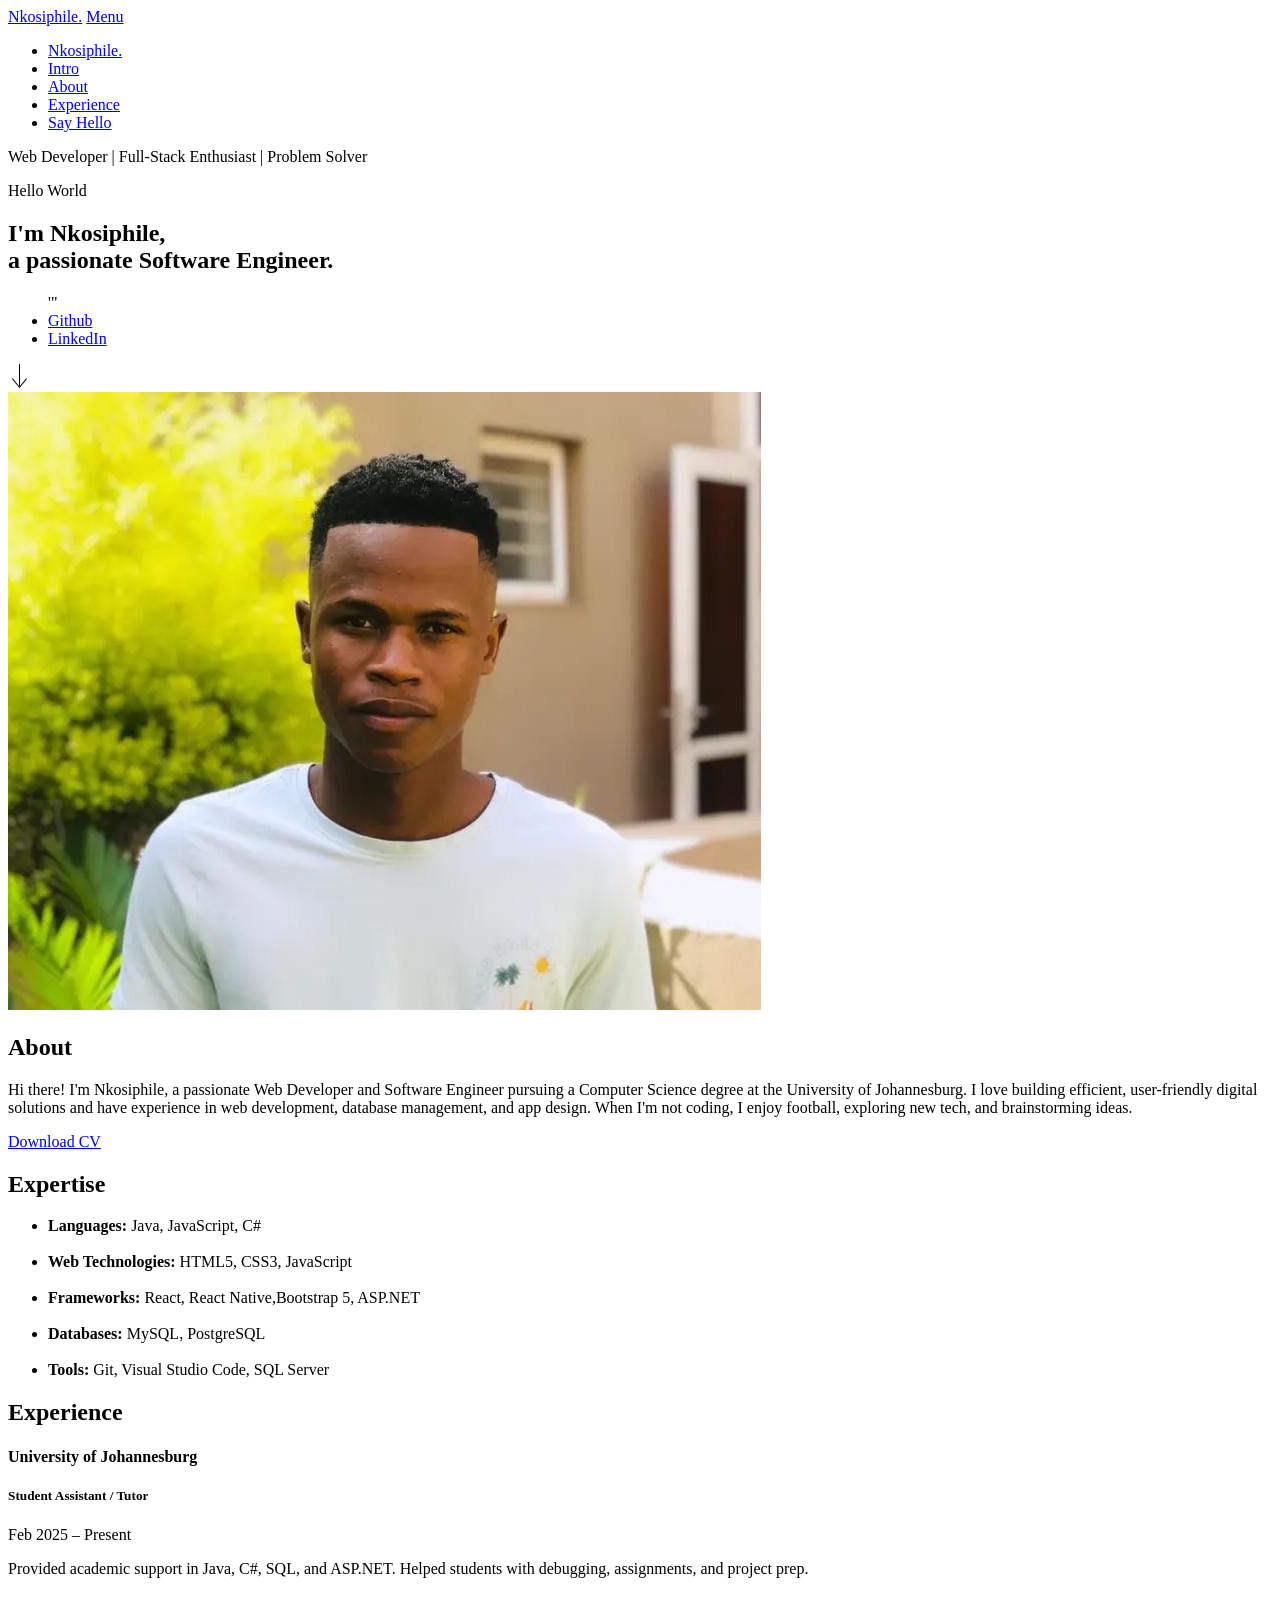
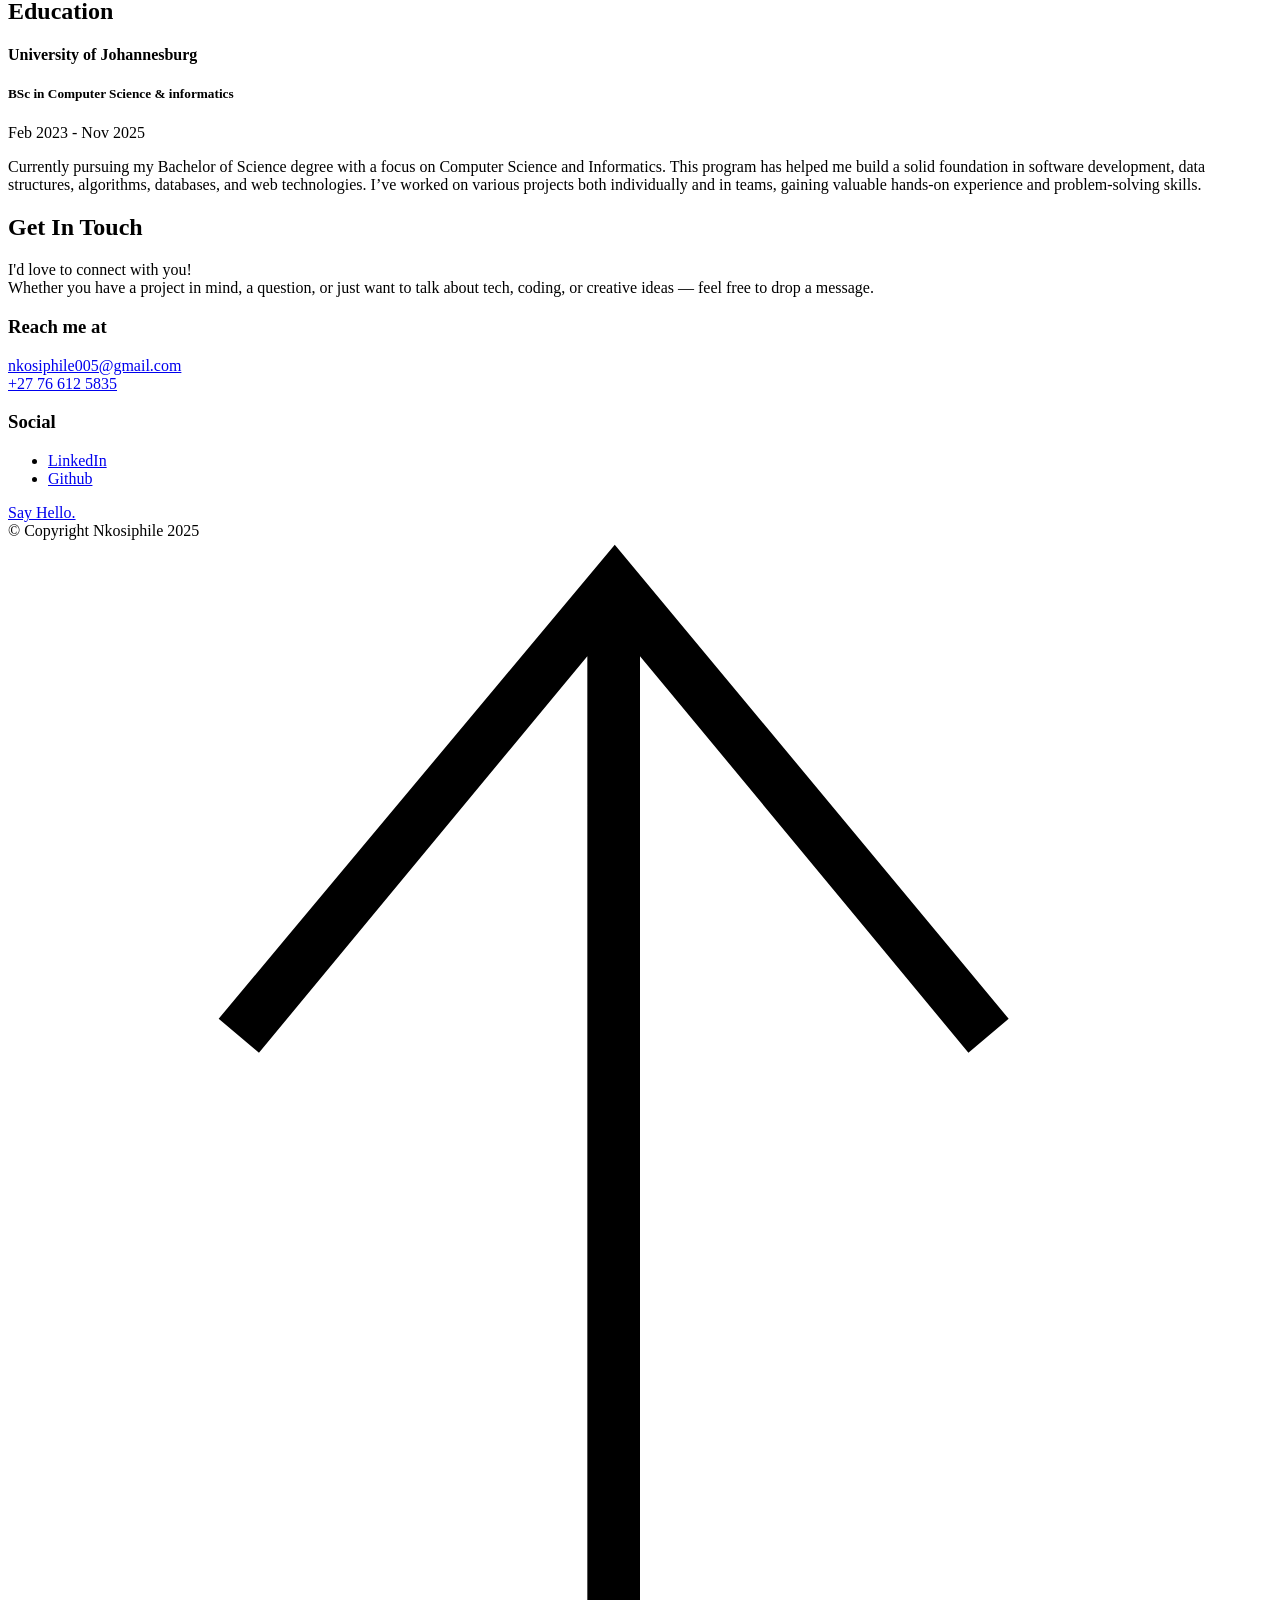
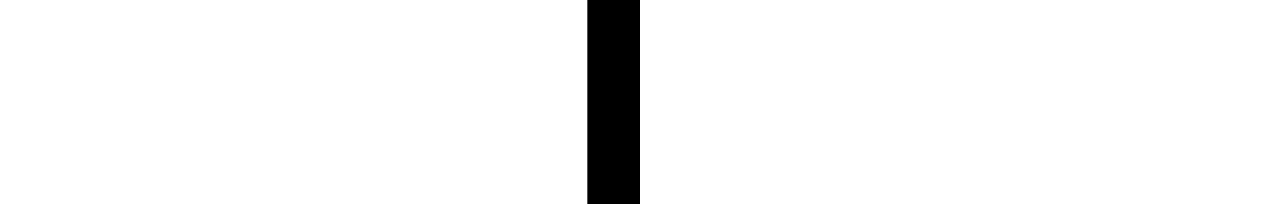
==== index.html @ 3880b02c "Updated portfolio" ====
<!DOCTYPE html>
<html class="no-js ss-preload" lang="en">

<head>

    <!--- basic page needs
    ================================================== -->
    <meta charset="utf-8">
    <title>Nkosiphile Sono | My Portfolio</title>
    <meta name="description"
        content="I'm Nkosiphile, a software engineer and web developer based in Gauteng. Explore my projects, resume, and skills.">
    <meta name="keywords" content="Nkosiphile, Web Developer, Software Engineer, Java, C#, React, Johannesburg">
    <meta name="author" content="Nkosiphile">
    <meta name="google-site-verification" content="a-YonZs4Hv6FgKj30b0UGCgdXr2mXza9D-kA6MYYy_A" />

    <!-- mobile specific metas
    ================================================== -->
    <meta name="viewport" content="width=device-width, initial-scale=1">

    <!-- CSS
    ================================================== -->
    <link rel="stylesheet" href="css/vendor.css">
    <link rel="stylesheet" href="css/styles.css">

    <!-- favicons
    ================================================== -->
    <link rel="apple-touch-icon" sizes="180x180" href="apple-touch-icon.png">
    <link rel="icon" type="image/png" sizes="32x32" href="favicon-32x32.png">
    <link rel="icon" type="image/png" sizes="16x16" href="favicon-16x16.png">
    <link rel="manifest" href="site.webmanifest">

</head>

<body id="top">


    <!-- # preloader
    ================================================== -->
    <div id="preloader">
        <div id="loader">
        </div>
    </div>


    <!-- # page wrap
    ================================================== -->
    <div class="s-pagewrap">

        <div class="circles">
            <span></span>
            <span></span>
            <span></span>
            <span></span>
            <span></span>
        </div>


        <!-- ## site header 
        ================================================== -->
        <header class="s-header">

            <div class="header-mobile">
                <span class="mobile-home-link"><a href="index.html">Nkosiphile.</a></span>
                <a class="mobile-menu-toggle" href="#0"><span>Menu</span></a>
            </div>

            <div class="row wide main-nav-wrap">
                <nav class="column lg-12 main-nav">
                    <ul>
                        <li><a href="index.html" class="home-link">Nkosiphile.</a></li>
                        <li class="current"><a href="#intro" class="smoothscroll">Intro</a></li>
                        <li><a href="#about" class="smoothscroll">About</a></li>
                        <li><a href="#works" class="smoothscroll">Experience</a></li>
                        <li><a href="#contact" class="smoothscroll">Say Hello</a></li>
                    </ul>
                </nav>
            </div>

        </header> <!-- end s-header -->


        <!-- ## main content
        ==================================================- -->
        <main class="s-content">


            <!-- ### intro
            ================================================== -->
            <section id="intro" class="s-intro target-section">

                <div class="row intro-content wide">

                    <div class="column">
                        <p class="intro-subtitle"> Web Developer | Full-Stack Enthusiast | Problem Solver</p>

                        <div class="text-pretitle with-line">
                            Hello World
                        </div>

                        <h1 class="text-huge-title">
                            I'm Nkosiphile, <br>
                            a passionate Software Engineer.
                        </h1>

                    </div>

                    <ul class="intro-social">'"
                        <li><a href="https://github.com/NkosiphileSono" target="_blank">Github</a></li>
                        <li><a href="https://www.linkedin.com/in/sono-nkosiphile-808517263/"
                                target="_blank">LinkedIn</a></li>
                    </ul>

                </div> <!-- end intro content -->

                <a href="#about" class="intro-scrolldown smoothscroll">
                    <svg width="24" height="24" viewBox="0 0 24 24" xmlns="http://www.w3.org/2000/svg"
                        fill-rule="evenodd" clip-rule="evenodd">
                        <path
                            d="M11 21.883l-6.235-7.527-.765.644 7.521 9 7.479-9-.764-.645-6.236 7.529v-21.884h-1v21.883z" />
                    </svg>
                </a>

            </section> <!-- end s-intro -->


            <!-- ### about
            ================================================== -->
            <section id="about" class="s-about target-section">
                <div class="row about-info wide" data-animate-block>

                    <div class="column lg-6 md-12 about-info__pic-block">
                        <img src="images/Profile.jpg" srcset="images/Profile.jpg 1x, images/Profile@2x.jpg 2x" alt=""
                            class="about-info__pic" data-animate-el>
                    </div>

                    <div class="column lg-6 md-12">
                        <div class="about-info__text">

                            <h2 class="text-pretitle with-line" data-animate-el>
                                About
                            </h2>
                            <p class="attention-getter" data-animate-el>
                                Hi there! I'm Nkosiphile, a passionate Web Developer and Software Engineer pursuing a
                                Computer Science degree at the University of Johannesburg. I love building efficient,
                                user-friendly digital solutions and have experience in web development, database
                                management, and app design. When I'm not coding, I enjoy football, exploring new tech,
                                and brainstorming ideas.
                            </p>

                            <a href="assets/CV_OF_NKOSIPHILE_SONO.pdf" download="CV_OF_NKOSIPHILE_SONO.pdf"
                                class="btn btn--medium u-fullwidth" data-animate-el>Download CV</a>

                        </div>
                    </div>
                </div> <!-- about-info -->


                <div class="row about-expertise" data-animate-block>
                    <div class="column md-12">

                        <h2 class="text-pretitle" data-animate-el>Expertise</h2>

                        <ul class="skills-list" data-animate-el>
                            <li><strong>Languages:</strong> Java, JavaScript, C#</li><br>
                            <li><strong>Web Technologies:</strong> HTML5, CSS3, JavaScript</li><br>
                            <li><strong>Frameworks:</strong> React, React Native,Bootstrap 5, ASP.NET</li><br>
                            <li><strong>Databases:</strong> MySQL, PostgreSQL</li><br>
                            <li><strong>Tools:</strong> Git, Visual Studio Code, SQL Server</li>
                        </ul>
                    </div>
                </div> <!-- end about-expertise -->
            </section>

            <section id="works" class="s-about target-section">
                <div class="row about-timelines" data-animate-block>

                    <div class="column lg-6 tab-12">

                        <h2 class="text-pretitle" data-animate-el>
                            Experience
                        </h2>

                        <div class="timeline" data-animate-el>
                            <div class="timeline__block">
                                <div class="timeline__bullet"></div>
                                <div class="timeline__header">
                                    <h4 class="timeline__title">University of Johannesburg</h4>
                                    <h5 class="timeline__meta">Student Assistant / Tutor</h5>
                                    <p class="timeline__timeframe">Feb 2025 – Present</p>
                                </div>
                                <div class="timeline__desc">
                                    <p>Provided academic support in Java, C#, SQL, and ASP.NET. Helped students with
                                        debugging, assignments, and project prep.</p>
                                </div>
                            </div>
                        </div> <!-- end timeline -->

                    </div> <!-- end column -->

                    <div class="column lg-6 tab-12">

                        <h2 class="text-pretitle" data-animate-el>
                            Education
                        </h2>

                        <div class="timeline" data-animate-el>

                            <div class="timeline__block">
                                <div class="timeline__bullet"></div>
                                <div class="timeline__header">
                                    <h4 class="timeline__title">University of Johannesburg</h4>
                                    <h5 class="timeline__meta">BSc in Computer Science & informatics</h5>
                                    <p class="timeline__timeframe">Feb 2023 - Nov 2025</p>
                                </div>
                                <div class="timeline__desc">
                                    <p>Currently pursuing my Bachelor of Science degree with a focus on Computer Science
                                        and Informatics.
                                        This program has helped me build a solid foundation in software development,
                                        data structures, algorithms, databases, and web technologies.
                                        I’ve worked on various projects both individually and in teams, gaining valuable
                                        hands-on experience and problem-solving skills.</p>
                                </div>
                            </div>
                        </div> <!-- end timeline -->

                    </div> <!-- end column -->


                </div> <!-- end about-timelines -->

            </section> <!-- end s-about -->

            <!-- ### contact
            ================================================== -->
            <section id="contact" class="s-contact target-section">

                <div class="row contact-top">
                    <div class="column lg-12">
                        <h2 class="text-pretitle">
                            Get In Touch
                        </h2>

                        <p class="h1">
                            I'd love to connect with you!<br>
                            Whether you have a project in mind, a question, or just want to talk about tech, coding, or
                            creative ideas — feel free to drop a message.
                        </p>
                    </div>
                </div> <!-- end contact-top -->

                <div class="row contact-bottom">
                    <div class="column lg-3 md-5 tab-6 stack-on-550 contact-block">
                        <h3 class="text-pretitle">Reach me at</h3>
                        <p class="contact-links">
                            <a href="mailto:sayhello@luther.com" class="mailtoui">nkosiphile005@gmail.com</a> <br>
                            <a href="tel:+1975432345">+27 76 612 5835</a>
                        </p>
                    </div>
                    <div class="column lg-4 md-5 tab-6 stack-on-550 contact-block">
                        <h3 class="text-pretitle">Social</h3>
                        <ul class="contact-social">
                            <li><a href="https://www.linkedin.com/in/sono-nkosiphile-808517263/"
                                    target="_blank">LinkedIn</a></li>
                            <li><a href="https://github.com/NkosiphileSono" target="_blank">Github</a></li>
                        </ul>
                    </div>
                    <div class="column lg-4 md-12 contact-block">
                        <a href="mailto:nkosiphile005@gmail.com"
                            class="mailtoui btn btn--medium u-fullwidth contact-btn">Say Hello.</a>
                    </div>
                </div> <!-- end contact-bottom -->

            </section> <!-- end contact -->

        </main> <!-- end s-content -->


        <!-- ## footer
        ================================================== -->
        <footer class="s-footer">

            <div class="row">
                <div class="column ss-copyright">
                    <span>© Copyright Nkosiphile 2025</span>
                </div>

                <div class="ss-go-top">
                    <a class="smoothscroll" title="Back to Top" href="#top">
                        <svg xmlns="http://www.w3.org/2000/svg" viewBox="0 0 24 24" fill-rule="evenodd"
                            clip-rule="evenodd">
                            <path
                                d="M11 2.206l-6.235 7.528-.765-.645 7.521-9 7.479 9-.764.646-6.236-7.53v21.884h-1v-21.883z" />
                        </svg>
                    </a>
                </div>
            </div>

        </footer> <!-- end s-footer -->

    </div> <!-- end -s-pagewrap -->


    <!-- Java Script
    ================================================== -->
    <script src="js/plugins.js"></script>
    <script src="js/main.js"></script>

</body>

</html>
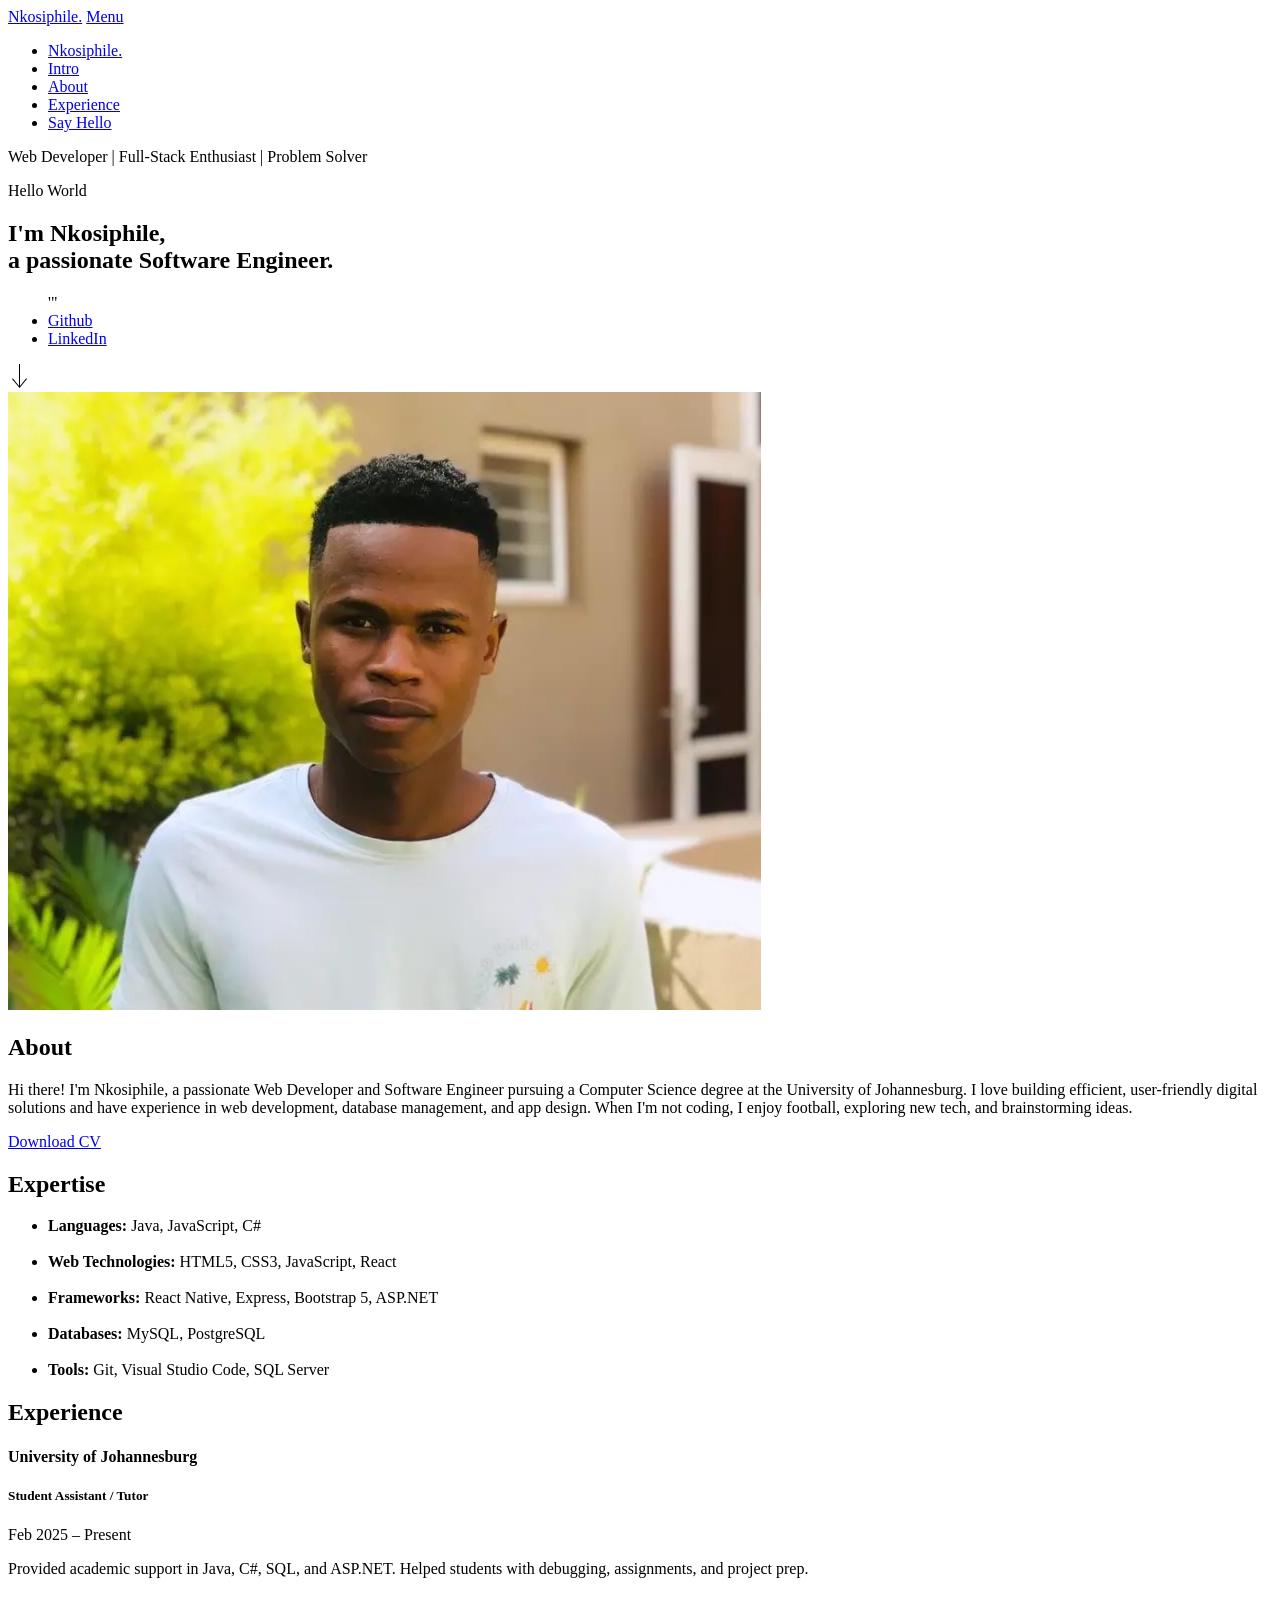
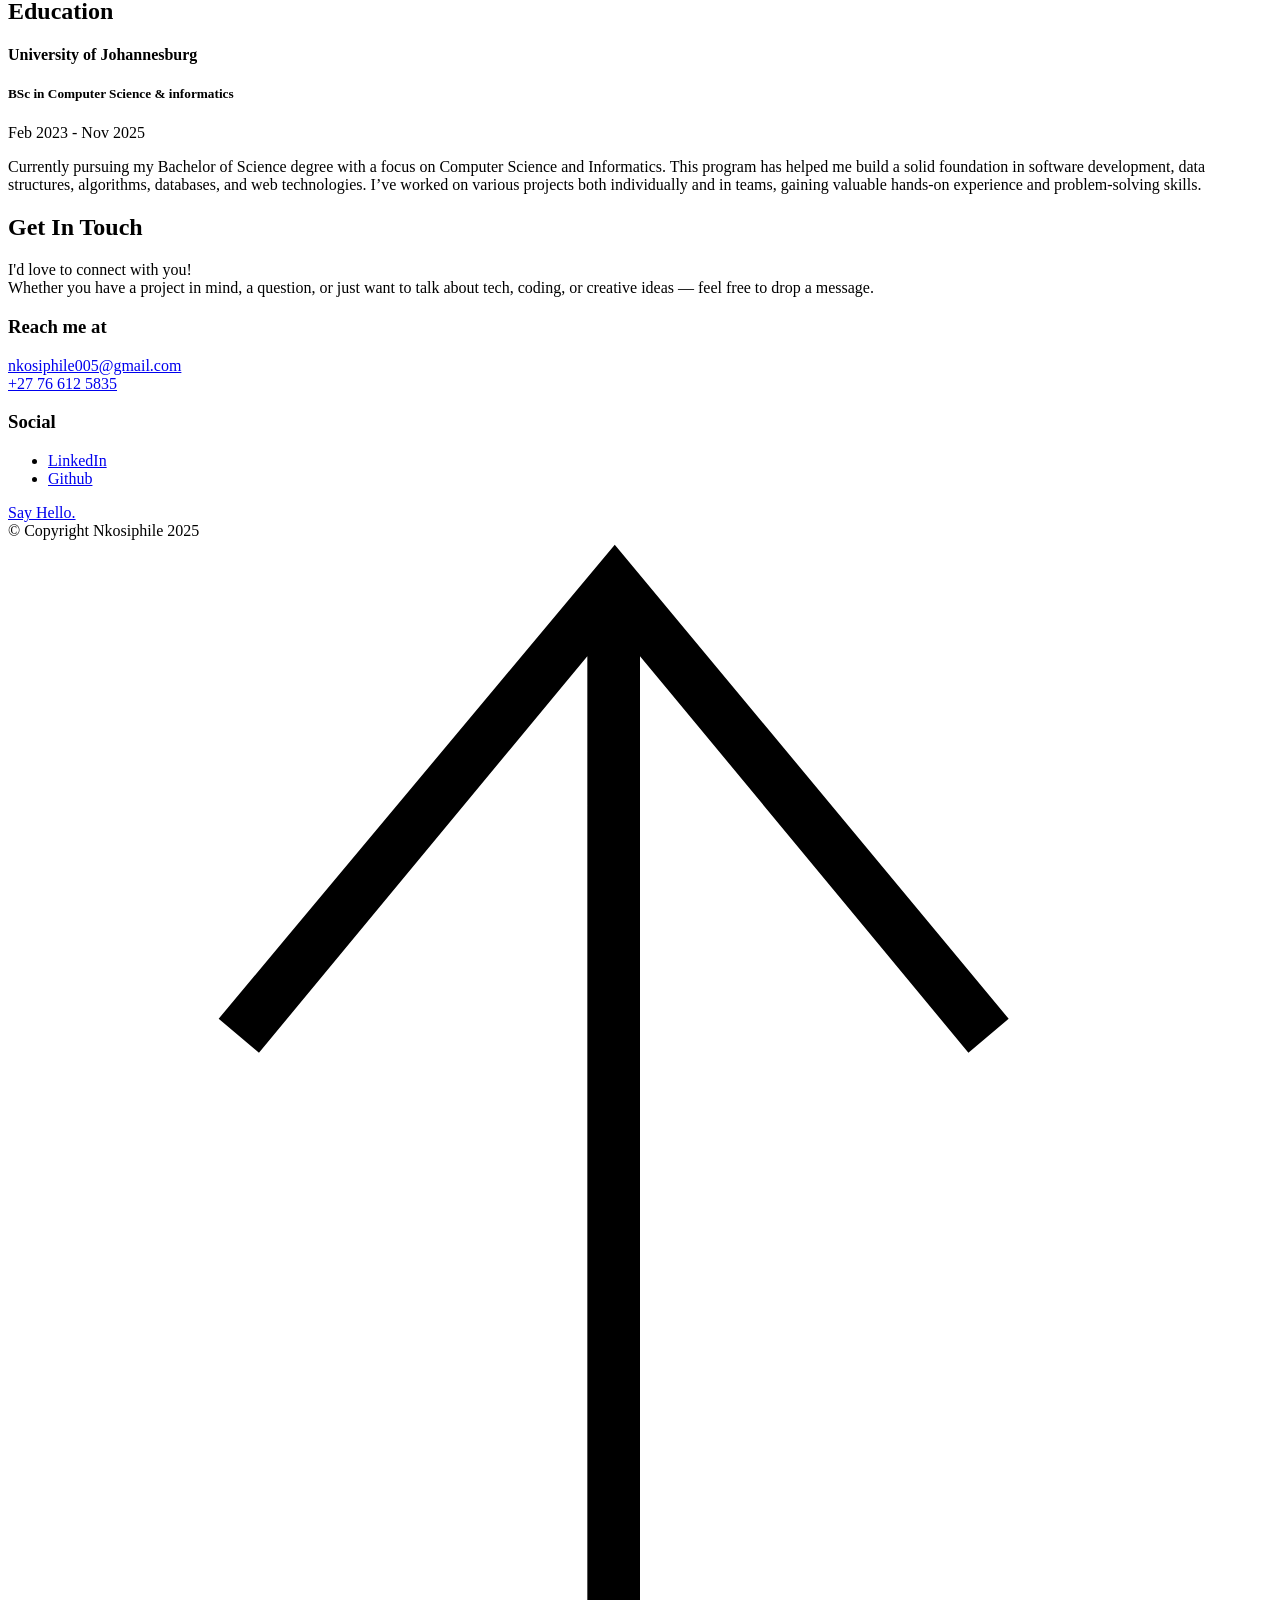
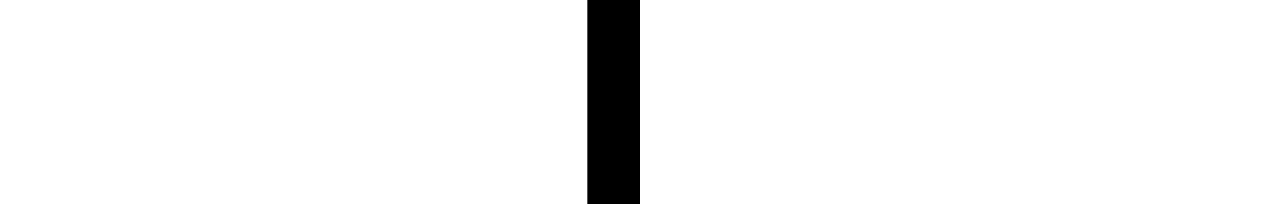
==== commit 3e93ff8c: "Updated" ====
--- a/index.html
+++ b/index.html
@@ -162,8 +162,8 @@
 
                         <ul class="skills-list" data-animate-el>
                             <li><strong>Languages:</strong> Java, JavaScript, C#</li><br>
-                            <li><strong>Web Technologies:</strong> HTML5, CSS3, JavaScript</li><br>
-                            <li><strong>Frameworks:</strong> React, React Native,Bootstrap 5, ASP.NET</li><br>
+                            <li><strong>Web Technologies:</strong> HTML5, CSS3, JavaScript, React</li><br>
+                            <li><strong>Frameworks:</strong> React Native, Express, Bootstrap 5, ASP.NET</li><br>
                             <li><strong>Databases:</strong> MySQL, PostgreSQL</li><br>
                             <li><strong>Tools:</strong> Git, Visual Studio Code, SQL Server</li>
                         </ul>
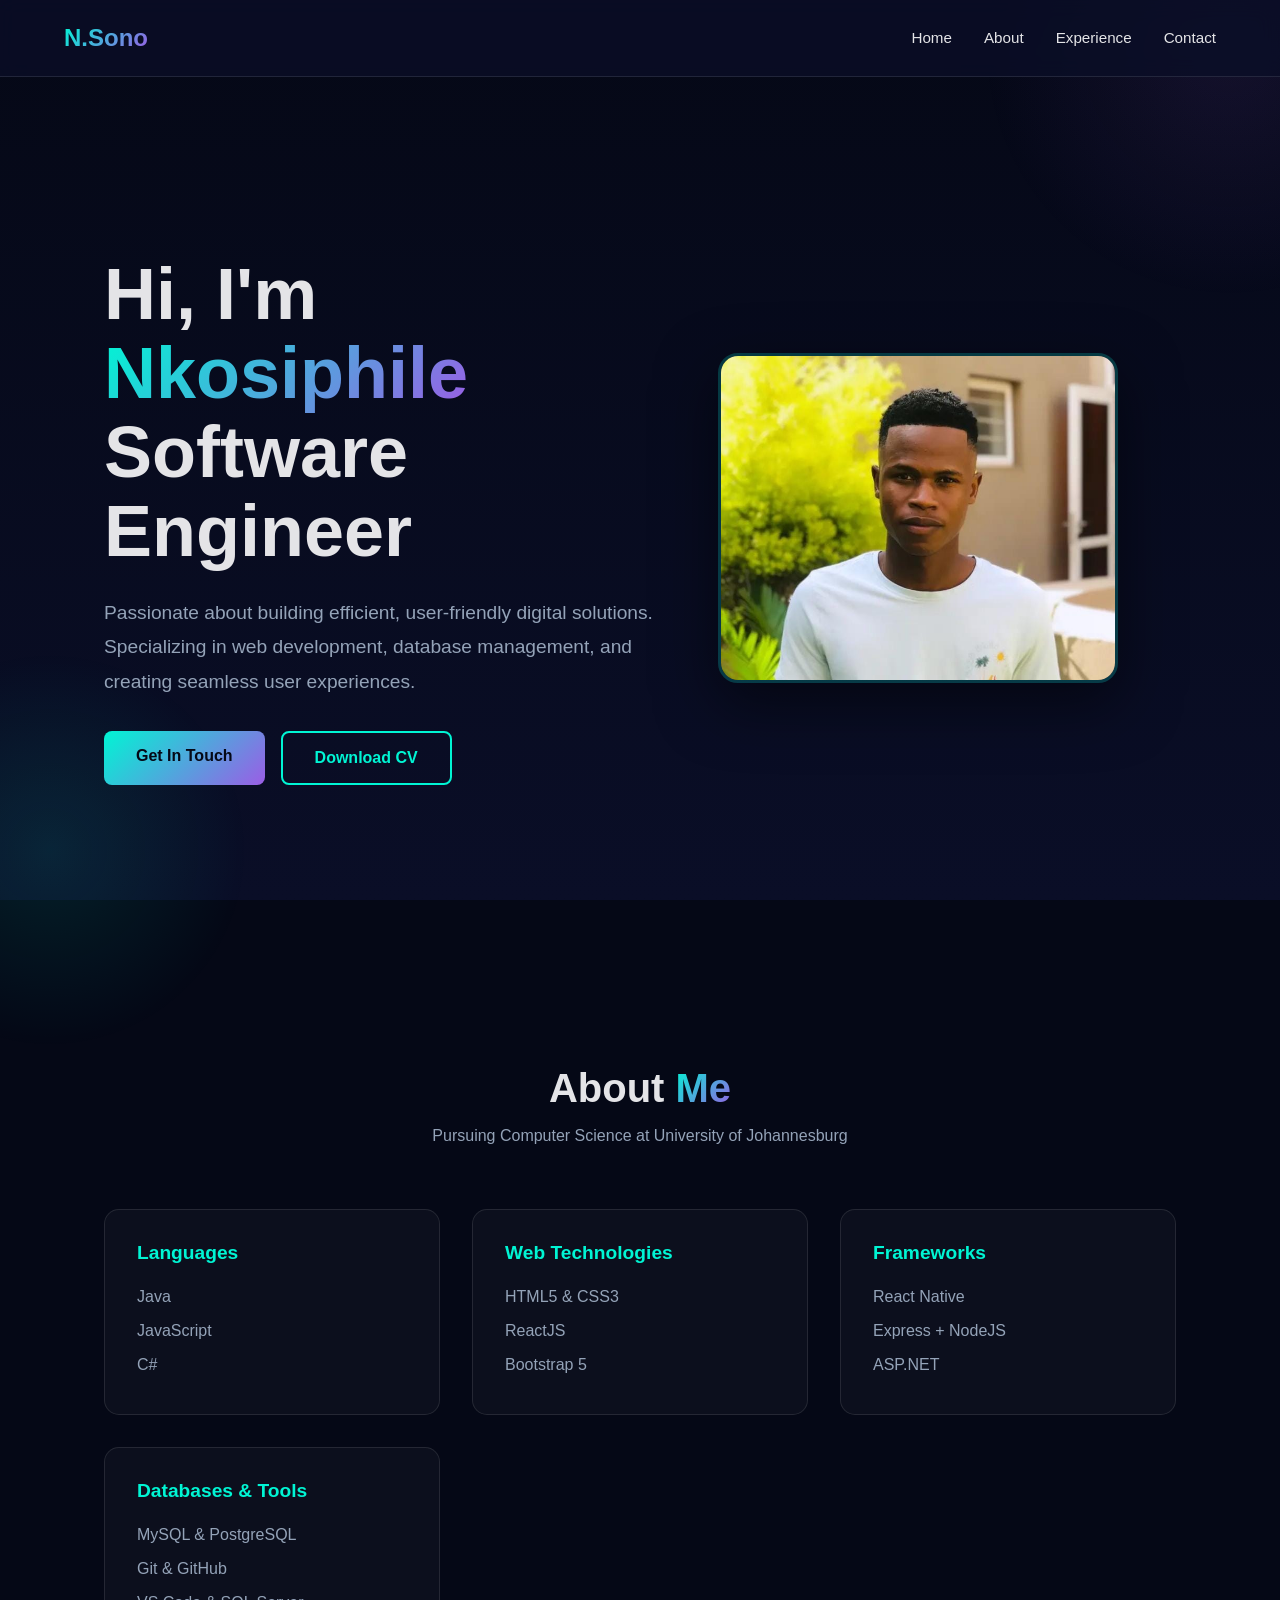
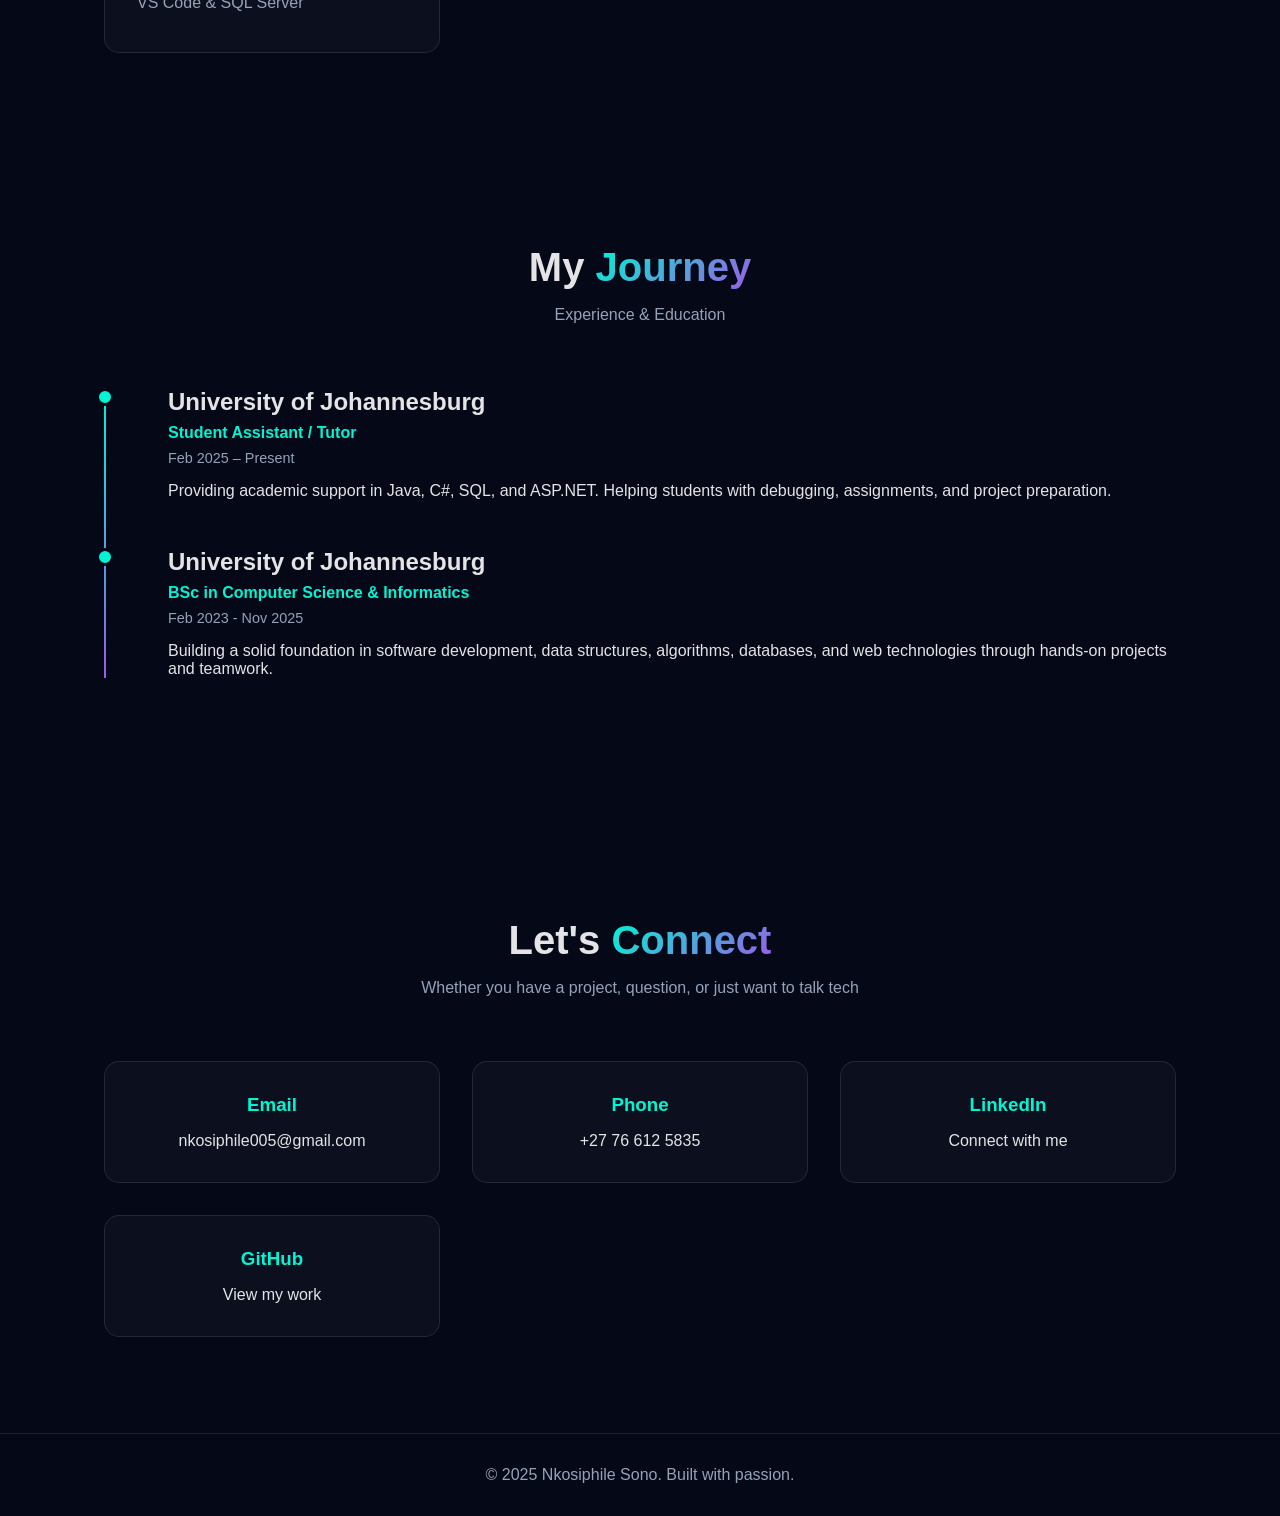
==== commit 5b23faf8: "Modified portfolio" ====
--- a/index.html
+++ b/index.html
@@ -1,310 +1,161 @@
 <!DOCTYPE html>
-<html class="no-js ss-preload" lang="en">
+<html lang="en">
 
 <head>
-
-    <!--- basic page needs
-    ================================================== -->
-    <meta charset="utf-8">
-    <title>Nkosiphile Sono | My Portfolio</title>
+    <meta charset="UTF-8" />
+    <meta name="viewport" content="width=device-width, initial-scale=1.0" />
     <meta name="description"
-        content="I'm Nkosiphile, a software engineer and web developer based in Gauteng. Explore my projects, resume, and skills.">
-    <meta name="keywords" content="Nkosiphile, Web Developer, Software Engineer, Java, C#, React, Johannesburg">
-    <meta name="author" content="Nkosiphile">
+        content="I'm Nkosiphile, a software engineer and web developer based in Gauteng. Explore my projects, resume, and skills." />
+    <meta name="keywords" content="Nkosiphile, Web Developer, Software Engineer, Java, C#, React, Johannesburg" />
+    <meta name="author" content="Nkosiphile" />
     <meta name="google-site-verification" content="a-YonZs4Hv6FgKj30b0UGCgdXr2mXza9D-kA6MYYy_A" />
-
-    <!-- mobile specific metas
-    ================================================== -->
-    <meta name="viewport" content="width=device-width, initial-scale=1">
-
-    <!-- CSS
-    ================================================== -->
-    <link rel="stylesheet" href="css/vendor.css">
-    <link rel="stylesheet" href="css/styles.css">
-
-    <!-- favicons
-    ================================================== -->
-    <link rel="apple-touch-icon" sizes="180x180" href="apple-touch-icon.png">
-    <link rel="icon" type="image/png" sizes="32x32" href="favicon-32x32.png">
-    <link rel="icon" type="image/png" sizes="16x16" href="favicon-16x16.png">
-    <link rel="manifest" href="site.webmanifest">
-
+    <title>Nkosiphile Sono | Software Engineer</title>
+    <link rel="stylesheet" href="css/styles.css" />
+    <link rel="apple-touch-icon" sizes="180x180" href="apple-touch-icon.png" />
+    <link rel="icon" type="image/jpg" sizes="32x32" href="images/Profile.jpg" />
+    <link rel="icon" type="image/jpg" sizes="16x16" href="images/Profile.jpg" />
+    <link rel="manifest" href="site.webmanifest" />
 </head>
 
-<body id="top">
+<body>
+    <div class="bg-animation"></div>
 
+    <nav>
+        <div class="logo">N.Sono</div>
+        <ul class="nav-links">
+            <li><a href="#home">Home</a></li>
+            <li><a href="#about">About</a></li>
+            <li><a href="#experience">Experience</a></li>
+            <li><a href="#contact">Contact</a></li>
+        </ul>
+    </nav>
 
-    <!-- # preloader
-    ================================================== -->
-    <div id="preloader">
-        <div id="loader">
+    <section id="home" class="hero">
+        <div class="hero-content">
+            <div class="hero-text">
+                <h1>
+                    Hi, I'm <span class="gradient-text">Nkosiphile</span><br />
+                    Software Engineer
+                </h1>
+                <p>
+                    Passionate about building efficient, user-friendly digital
+                    solutions. Specializing in web development, database management, and
+                    creating seamless user experiences.
+                </p>
+                <div class="cta-buttons">
+                    <a href="#contact" class="btn btn-primary">Get In Touch</a>
+                    <a href="assets/CV_OF_NKOSIPHILE_SONO.pdf" download class="btn btn-secondary">Download CV</a>
+                </div>
+            </div>
+            <div class="hero-image">
+                <img src="images/Profile.jpg" alt="Nkosiphile Sono" />
+            </div>
         </div>
-    </div>
+    </section>
 
+    <section id="about">
+        <h2 class="section-title">About <span class="gradient-text">Me</span></h2>
+        <p class="section-subtitle">
+            Pursuing Computer Science at University of Johannesburg
+        </p>
 
-    <!-- # page wrap
-    ================================================== -->
-    <div class="s-pagewrap">
+        <div class="skills-grid">
+            <div class="skill-card">
+                <h3>Languages</h3>
+                <ul>
+                    <li>Java</li>
+                    <li>JavaScript</li>
+                    <li>C#</li>
+                </ul>
+            </div>
+            <div class="skill-card">
+                <h3>Web Technologies</h3>
+                <ul>
+                    <li>HTML5 & CSS3</li>
+                    <li>ReactJS</li>
+                    <li>Bootstrap 5</li>
+                </ul>
+            </div>
+            <div class="skill-card">
+                <h3>Frameworks</h3>
+                <ul>
+                    <li>React Native</li>
+                    <li>Express + NodeJS</li>
+                    <li>ASP.NET</li>
+                </ul>
+            </div>
+            <div class="skill-card">
+                <h3>Databases & Tools</h3>
+                <ul>
+                    <li>MySQL & PostgreSQL</li>
+                    <li>Git & GitHub</li>
+                    <li>VS Code & SQL Server</li>
+                </ul>
+            </div>
+        </div>
+    </section>
 
-        <div class="circles">
-            <span></span>
-            <span></span>
-            <span></span>
-            <span></span>
-            <span></span>
-        </div>
+    <section id="experience">
+        <h2 class="section-title">
+            My <span class="gradient-text">Journey</span>
+        </h2>
+        <p class="section-subtitle">Experience & Education</p>
 
-
-        <!-- ## site header 
-        ================================================== -->
-        <header class="s-header">
-
-            <div class="header-mobile">
-                <span class="mobile-home-link"><a href="index.html">Nkosiphile.</a></span>
-                <a class="mobile-menu-toggle" href="#0"><span>Menu</span></a>
+        <div class="timeline">
+            <div class="timeline-item">
+                <h3>University of Johannesburg</h3>
+                <div class="role">Student Assistant / Tutor</div>
+                <div class="date">Feb 2025 – Present</div>
+                <p>
+                    Providing academic support in Java, C#, SQL, and ASP.NET. Helping
+                    students with debugging, assignments, and project preparation.
+                </p>
             </div>
 
-            <div class="row wide main-nav-wrap">
-                <nav class="column lg-12 main-nav">
-                    <ul>
-                        <li><a href="index.html" class="home-link">Nkosiphile.</a></li>
-                        <li class="current"><a href="#intro" class="smoothscroll">Intro</a></li>
-                        <li><a href="#about" class="smoothscroll">About</a></li>
-                        <li><a href="#works" class="smoothscroll">Experience</a></li>
-                        <li><a href="#contact" class="smoothscroll">Say Hello</a></li>
-                    </ul>
-                </nav>
+            <div class="timeline-item">
+                <h3>University of Johannesburg</h3>
+                <div class="role">BSc in Computer Science & Informatics</div>
+                <div class="date">Feb 2023 - Nov 2025</div>
+                <p>
+                    Building a solid foundation in software development, data
+                    structures, algorithms, databases, and web technologies through
+                    hands-on projects and teamwork.
+                </p>
             </div>
+        </div>
+    </section>
 
-        </header> <!-- end s-header -->
+    <section id="contact">
+        <h2 class="section-title">
+            Let's <span class="gradient-text">Connect</span>
+        </h2>
+        <p class="section-subtitle">
+            Whether you have a project, question, or just want to talk tech
+        </p>
 
+        <div class="contact-grid">
+            <div class="contact-card">
+                <h3>Email</h3>
+                <a href="mailto:nkosiphile005@gmail.com">nkosiphile005@gmail.com</a>
+            </div>
+            <div class="contact-card">
+                <h3>Phone</h3>
+                <a href="tel:+27766125835">+27 76 612 5835</a>
+            </div>
+            <div class="contact-card">
+                <h3>LinkedIn</h3>
+                <a href="https://www.linkedin.com/in/sono-nkosiphile-808517263/" target="_blank">Connect with me</a>
+            </div>
+            <div class="contact-card">
+                <h3>GitHub</h3>
+                <a href="https://github.com/NkosiphileSono" target="_blank">View my work</a>
+            </div>
+        </div>
+    </section>
 
-        <!-- ## main content
-        ==================================================- -->
-        <main class="s-content">
-
-
-            <!-- ### intro
-            ================================================== -->
-            <section id="intro" class="s-intro target-section">
-
-                <div class="row intro-content wide">
-
-                    <div class="column">
-                        <p class="intro-subtitle"> Web Developer | Full-Stack Enthusiast | Problem Solver</p>
-
-                        <div class="text-pretitle with-line">
-                            Hello World
-                        </div>
-
-                        <h1 class="text-huge-title">
-                            I'm Nkosiphile, <br>
-                            a passionate Software Engineer.
-                        </h1>
-
-                    </div>
-
-                    <ul class="intro-social">'"
-                        <li><a href="https://github.com/NkosiphileSono" target="_blank">Github</a></li>
-                        <li><a href="https://www.linkedin.com/in/sono-nkosiphile-808517263/"
-                                target="_blank">LinkedIn</a></li>
-                    </ul>
-
-                </div> <!-- end intro content -->
-
-                <a href="#about" class="intro-scrolldown smoothscroll">
-                    <svg width="24" height="24" viewBox="0 0 24 24" xmlns="http://www.w3.org/2000/svg"
-                        fill-rule="evenodd" clip-rule="evenodd">
-                        <path
-                            d="M11 21.883l-6.235-7.527-.765.644 7.521 9 7.479-9-.764-.645-6.236 7.529v-21.884h-1v21.883z" />
-                    </svg>
-                </a>
-
-            </section> <!-- end s-intro -->
-
-
-            <!-- ### about
-            ================================================== -->
-            <section id="about" class="s-about target-section">
-                <div class="row about-info wide" data-animate-block>
-
-                    <div class="column lg-6 md-12 about-info__pic-block">
-                        <img src="images/Profile.jpg" srcset="images/Profile.jpg 1x, images/Profile@2x.jpg 2x" alt=""
-                            class="about-info__pic" data-animate-el>
-                    </div>
-
-                    <div class="column lg-6 md-12">
-                        <div class="about-info__text">
-
-                            <h2 class="text-pretitle with-line" data-animate-el>
-                                About
-                            </h2>
-                            <p class="attention-getter" data-animate-el>
-                                Hi there! I'm Nkosiphile, a passionate Web Developer and Software Engineer pursuing a
-                                Computer Science degree at the University of Johannesburg. I love building efficient,
-                                user-friendly digital solutions and have experience in web development, database
-                                management, and app design. When I'm not coding, I enjoy football, exploring new tech,
-                                and brainstorming ideas.
-                            </p>
-
-                            <a href="assets/CV_OF_NKOSIPHILE_SONO.pdf" download="CV_OF_NKOSIPHILE_SONO.pdf"
-                                class="btn btn--medium u-fullwidth" data-animate-el>Download CV</a>
-
-                        </div>
-                    </div>
-                </div> <!-- about-info -->
-
-
-                <div class="row about-expertise" data-animate-block>
-                    <div class="column md-12">
-
-                        <h2 class="text-pretitle" data-animate-el>Expertise</h2>
-
-                        <ul class="skills-list" data-animate-el>
-                            <li><strong>Languages:</strong> Java, JavaScript, C#</li><br>
-                            <li><strong>Web Technologies:</strong> HTML5, CSS3, JavaScript, React</li><br>
-                            <li><strong>Frameworks:</strong> React Native, Express, Bootstrap 5, ASP.NET</li><br>
-                            <li><strong>Databases:</strong> MySQL, PostgreSQL</li><br>
-                            <li><strong>Tools:</strong> Git, Visual Studio Code, SQL Server</li>
-                        </ul>
-                    </div>
-                </div> <!-- end about-expertise -->
-            </section>
-
-            <section id="works" class="s-about target-section">
-                <div class="row about-timelines" data-animate-block>
-
-                    <div class="column lg-6 tab-12">
-
-                        <h2 class="text-pretitle" data-animate-el>
-                            Experience
-                        </h2>
-
-                        <div class="timeline" data-animate-el>
-                            <div class="timeline__block">
-                                <div class="timeline__bullet"></div>
-                                <div class="timeline__header">
-                                    <h4 class="timeline__title">University of Johannesburg</h4>
-                                    <h5 class="timeline__meta">Student Assistant / Tutor</h5>
-                                    <p class="timeline__timeframe">Feb 2025 – Present</p>
-                                </div>
-                                <div class="timeline__desc">
-                                    <p>Provided academic support in Java, C#, SQL, and ASP.NET. Helped students with
-                                        debugging, assignments, and project prep.</p>
-                                </div>
-                            </div>
-                        </div> <!-- end timeline -->
-
-                    </div> <!-- end column -->
-
-                    <div class="column lg-6 tab-12">
-
-                        <h2 class="text-pretitle" data-animate-el>
-                            Education
-                        </h2>
-
-                        <div class="timeline" data-animate-el>
-
-                            <div class="timeline__block">
-                                <div class="timeline__bullet"></div>
-                                <div class="timeline__header">
-                                    <h4 class="timeline__title">University of Johannesburg</h4>
-                                    <h5 class="timeline__meta">BSc in Computer Science & informatics</h5>
-                                    <p class="timeline__timeframe">Feb 2023 - Nov 2025</p>
-                                </div>
-                                <div class="timeline__desc">
-                                    <p>Currently pursuing my Bachelor of Science degree with a focus on Computer Science
-                                        and Informatics.
-                                        This program has helped me build a solid foundation in software development,
-                                        data structures, algorithms, databases, and web technologies.
-                                        I’ve worked on various projects both individually and in teams, gaining valuable
-                                        hands-on experience and problem-solving skills.</p>
-                                </div>
-                            </div>
-                        </div> <!-- end timeline -->
-
-                    </div> <!-- end column -->
-
-
-                </div> <!-- end about-timelines -->
-
-            </section> <!-- end s-about -->
-
-            <!-- ### contact
-            ================================================== -->
-            <section id="contact" class="s-contact target-section">
-
-                <div class="row contact-top">
-                    <div class="column lg-12">
-                        <h2 class="text-pretitle">
-                            Get In Touch
-                        </h2>
-
-                        <p class="h1">
-                            I'd love to connect with you!<br>
-                            Whether you have a project in mind, a question, or just want to talk about tech, coding, or
-                            creative ideas — feel free to drop a message.
-                        </p>
-                    </div>
-                </div> <!-- end contact-top -->
-
-                <div class="row contact-bottom">
-                    <div class="column lg-3 md-5 tab-6 stack-on-550 contact-block">
-                        <h3 class="text-pretitle">Reach me at</h3>
-                        <p class="contact-links">
-                            <a href="mailto:sayhello@luther.com" class="mailtoui">nkosiphile005@gmail.com</a> <br>
-                            <a href="tel:+1975432345">+27 76 612 5835</a>
-                        </p>
-                    </div>
-                    <div class="column lg-4 md-5 tab-6 stack-on-550 contact-block">
-                        <h3 class="text-pretitle">Social</h3>
-                        <ul class="contact-social">
-                            <li><a href="https://www.linkedin.com/in/sono-nkosiphile-808517263/"
-                                    target="_blank">LinkedIn</a></li>
-                            <li><a href="https://github.com/NkosiphileSono" target="_blank">Github</a></li>
-                        </ul>
-                    </div>
-                    <div class="column lg-4 md-12 contact-block">
-                        <a href="mailto:nkosiphile005@gmail.com"
-                            class="mailtoui btn btn--medium u-fullwidth contact-btn">Say Hello.</a>
-                    </div>
-                </div> <!-- end contact-bottom -->
-
-            </section> <!-- end contact -->
-
-        </main> <!-- end s-content -->
-
-
-        <!-- ## footer
-        ================================================== -->
-        <footer class="s-footer">
-
-            <div class="row">
-                <div class="column ss-copyright">
-                    <span>© Copyright Nkosiphile 2025</span>
-                </div>
-
-                <div class="ss-go-top">
-                    <a class="smoothscroll" title="Back to Top" href="#top">
-                        <svg xmlns="http://www.w3.org/2000/svg" viewBox="0 0 24 24" fill-rule="evenodd"
-                            clip-rule="evenodd">
-                            <path
-                                d="M11 2.206l-6.235 7.528-.765-.645 7.521-9 7.479 9-.764.646-6.236-7.53v21.884h-1v-21.883z" />
-                        </svg>
-                    </a>
-                </div>
-            </div>
-
-        </footer> <!-- end s-footer -->
-
-    </div> <!-- end -s-pagewrap -->
-
-
-    <!-- Java Script
-    ================================================== -->
-    <script src="js/plugins.js"></script>
-    <script src="js/main.js"></script>
-
+    <footer>
+        <p>© 2025 Nkosiphile Sono. Built with passion.</p>
+    </footer>
 </body>
 
 </html>
--- a/css/styles.css
+++ b/css/styles.css
@@ -0,0 +1,381 @@
+* {
+    margin: 0;
+    padding: 0;
+    box-sizing: border-box;
+}
+
+:root {
+    --primary: #00f5d4;
+    --secondary: #9b5de5;
+    --dark: #0a0e27;
+    --darker: #050816;
+    --text: #e4e4e7;
+    --text-dim: #94a3b8;
+}
+
+body {
+    font-family: "Segoe UI", Tahoma, Geneva, Verdana, sans-serif;
+    background: var(--darker);
+    color: var(--text);
+    overflow-x: hidden;
+}
+
+/* Animated Background */
+.bg-animation {
+    position: fixed;
+    width: 100%;
+    height: 100%;
+    top: 0;
+    left: 0;
+    z-index: -1;
+    background: linear-gradient(180deg, var(--darker) 0%, var(--dark) 100%);
+}
+
+.bg-animation::before {
+    content: "";
+    position: absolute;
+    width: 500px;
+    height: 500px;
+    background: radial-gradient(circle,
+            rgba(155, 93, 229, 0.1) 0%,
+            transparent 70%);
+    border-radius: 50%;
+    top: -200px;
+    right: -200px;
+    animation: float 20s infinite;
+}
+
+.bg-animation::after {
+    content: "";
+    position: absolute;
+    width: 400px;
+    height: 400px;
+    background: radial-gradient(circle,
+            rgba(0, 245, 212, 0.1) 0%,
+            transparent 70%);
+    border-radius: 50%;
+    bottom: -150px;
+    left: -150px;
+    animation: float 15s infinite reverse;
+}
+
+@keyframes float {
+
+    0%,
+    100% {
+        transform: translate(0, 0) rotate(0deg);
+    }
+
+    33% {
+        transform: translate(100px, -100px) rotate(120deg);
+    }
+
+    66% {
+        transform: translate(-50px, 50px) rotate(240deg);
+    }
+}
+
+/* Navigation */
+nav {
+    position: fixed;
+    top: 0;
+    width: 100%;
+    padding: 1.5rem 5%;
+    display: flex;
+    justify-content: space-between;
+    align-items: center;
+    z-index: 1000;
+    backdrop-filter: blur(10px);
+    background: rgba(10, 14, 39, 0.8);
+    border-bottom: 1px solid rgba(255, 255, 255, 0.1);
+}
+
+.logo {
+    font-size: 1.5rem;
+    font-weight: bold;
+    background: linear-gradient(135deg, var(--primary), var(--secondary));
+    -webkit-background-clip: text;
+    -webkit-text-fill-color: transparent;
+    background-clip: text;
+}
+
+.nav-links {
+    display: flex;
+    gap: 2rem;
+    list-style: none;
+}
+
+.nav-links a {
+    color: var(--text);
+    text-decoration: none;
+    font-size: 0.95rem;
+    transition: color 0.3s;
+    position: relative;
+}
+
+.nav-links a::after {
+    content: "";
+    position: absolute;
+    width: 0;
+    height: 2px;
+    bottom: -5px;
+    left: 0;
+    background: var(--primary);
+    transition: width 0.3s;
+}
+
+.nav-links a:hover::after {
+    width: 100%;
+}
+
+/* Hero Section */
+.hero {
+    min-height: 100vh;
+    display: flex;
+    align-items: center;
+    padding: 0 5%;
+    margin-top: 70px;
+}
+
+.hero-content {
+    max-width: 1200px;
+    margin: 0 auto;
+    display: grid;
+    grid-template-columns: 1.2fr 1fr;
+    gap: 4rem;
+    align-items: center;
+}
+
+.hero-text h1 {
+    font-size: 4.5rem;
+    line-height: 1.1;
+    margin-bottom: 1.5rem;
+    font-weight: 800;
+}
+
+.gradient-text {
+    background: linear-gradient(135deg, var(--primary), var(--secondary));
+    -webkit-background-clip: text;
+    -webkit-text-fill-color: transparent;
+    background-clip: text;
+}
+
+.hero-text p {
+    font-size: 1.2rem;
+    color: var(--text-dim);
+    margin-bottom: 2rem;
+    line-height: 1.8;
+}
+
+.cta-buttons {
+    display: flex;
+    gap: 1rem;
+    flex-wrap: wrap;
+}
+
+.btn {
+    padding: 1rem 2rem;
+    border-radius: 8px;
+    text-decoration: none;
+    font-weight: 600;
+    transition: all 0.3s;
+    display: inline-block;
+}
+
+.btn-primary {
+    background: linear-gradient(135deg, var(--primary), var(--secondary));
+    color: var(--darker);
+}
+
+.btn-primary:hover {
+    transform: translateY(-2px);
+    box-shadow: 0 10px 30px rgba(0, 245, 212, 0.3);
+}
+
+.btn-secondary {
+    border: 2px solid var(--primary);
+    color: var(--primary);
+}
+
+.btn-secondary:hover {
+    background: var(--primary);
+    color: var(--darker);
+}
+
+.hero-image {
+    position: relative;
+}
+
+.hero-image img {
+    width: 100%;
+    max-width: 400px;
+    border-radius: 20px;
+    box-shadow: 0 20px 60px rgba(0, 0, 0, 0.5);
+    border: 3px solid rgba(0, 245, 212, 0.2);
+}
+
+/* Section Styles */
+section {
+    padding: 6rem 5%;
+    max-width: 1200px;
+    margin: 0 auto;
+}
+
+.section-title {
+    font-size: 2.5rem;
+    margin-bottom: 1rem;
+    text-align: center;
+}
+
+.section-subtitle {
+    color: var(--text-dim);
+    text-align: center;
+    margin-bottom: 4rem;
+}
+
+/* Skills Grid */
+.skills-grid {
+    display: grid;
+    grid-template-columns: repeat(auto-fit, minmax(250px, 1fr));
+    gap: 2rem;
+}
+
+.skill-card {
+    background: rgba(255, 255, 255, 0.03);
+    padding: 2rem;
+    border-radius: 15px;
+    border: 1px solid rgba(255, 255, 255, 0.1);
+    transition: all 0.3s;
+}
+
+.skill-card:hover {
+    transform: translateY(-5px);
+    border-color: var(--primary);
+    box-shadow: 0 10px 30px rgba(0, 245, 212, 0.1);
+}
+
+.skill-card h3 {
+    color: var(--primary);
+    margin-bottom: 1rem;
+    font-size: 1.2rem;
+}
+
+.skill-card ul {
+    list-style: none;
+}
+
+.skill-card li {
+    padding: 0.5rem 0;
+    color: var(--text-dim);
+}
+
+/* Experience Timeline */
+.timeline {
+    position: relative;
+    padding-left: 2rem;
+}
+
+.timeline::before {
+    content: "";
+    position: absolute;
+    left: 0;
+    top: 0;
+    height: 100%;
+    width: 2px;
+    background: linear-gradient(180deg, var(--primary), var(--secondary));
+}
+
+.timeline-item {
+    position: relative;
+    margin-bottom: 3rem;
+    padding-left: 2rem;
+}
+
+.timeline-item::before {
+    content: "";
+    position: absolute;
+    left: -2.5rem;
+    top: 0;
+    width: 12px;
+    height: 12px;
+    background: var(--primary);
+    border-radius: 50%;
+    border: 3px solid var(--darker);
+}
+
+.timeline-item h3 {
+    font-size: 1.5rem;
+    margin-bottom: 0.5rem;
+}
+
+.timeline-item .role {
+    color: var(--primary);
+    font-weight: 600;
+    margin-bottom: 0.5rem;
+}
+
+.timeline-item .date {
+    color: var(--text-dim);
+    font-size: 0.9rem;
+    margin-bottom: 1rem;
+}
+
+/* Contact Section */
+.contact-grid {
+    display: grid;
+    grid-template-columns: repeat(auto-fit, minmax(300px, 1fr));
+    gap: 2rem;
+}
+
+.contact-card {
+    background: rgba(255, 255, 255, 0.03);
+    padding: 2rem;
+    border-radius: 15px;
+    border: 1px solid rgba(255, 255, 255, 0.1);
+    text-align: center;
+}
+
+.contact-card h3 {
+    color: var(--primary);
+    margin-bottom: 1rem;
+}
+
+.contact-card a {
+    color: var(--text);
+    text-decoration: none;
+    transition: color 0.3s;
+}
+
+.contact-card a:hover {
+    color: var(--primary);
+}
+
+/* Footer */
+footer {
+    text-align: center;
+    padding: 2rem 5%;
+    border-top: 1px solid rgba(255, 255, 255, 0.1);
+    color: var(--text-dim);
+}
+
+/* Responsive */
+@media (max-width: 768px) {
+    .hero-content {
+        grid-template-columns: 1fr;
+        text-align: center;
+    }
+
+    .hero-text h1 {
+        font-size: 3rem;
+    }
+
+    .nav-links {
+        gap: 1rem;
+        font-size: 0.85rem;
+    }
+
+    .hero-image img {
+        max-width: 300px;
+        margin: 0 auto;
+    }
+}
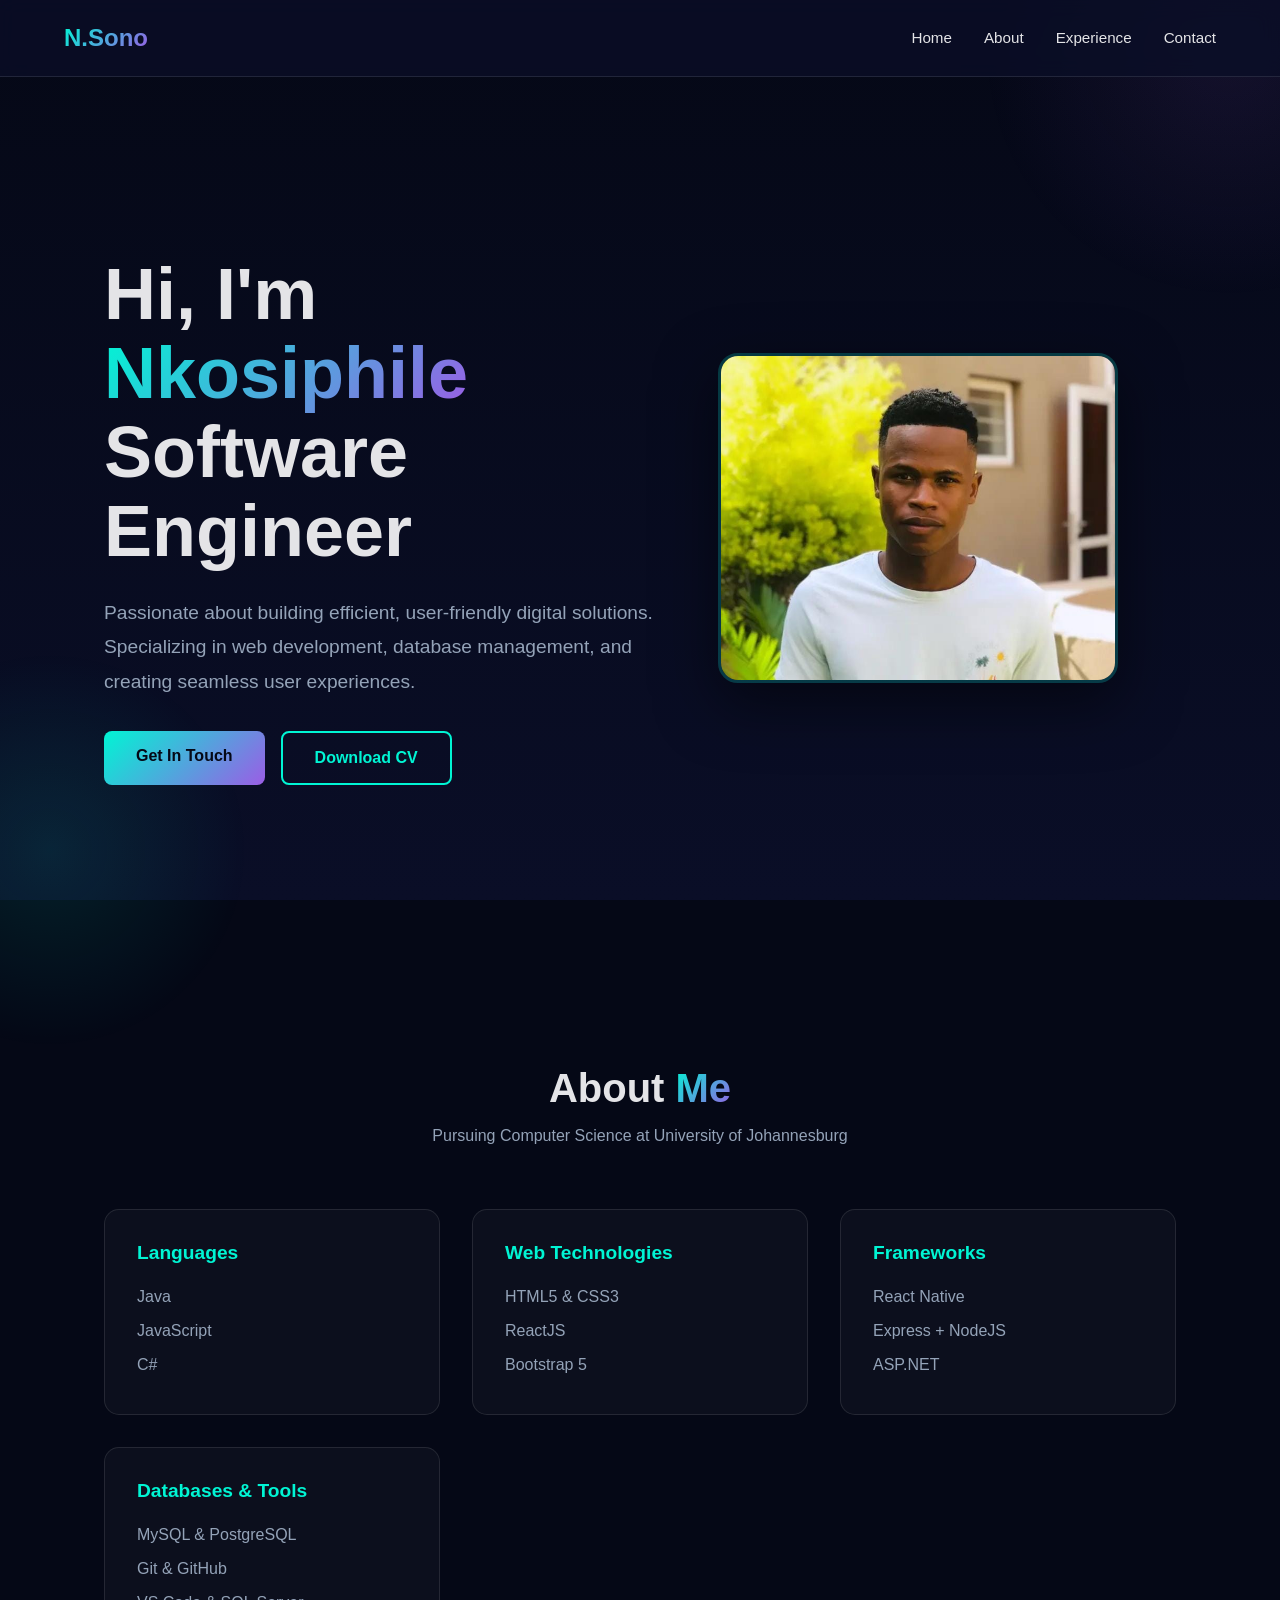
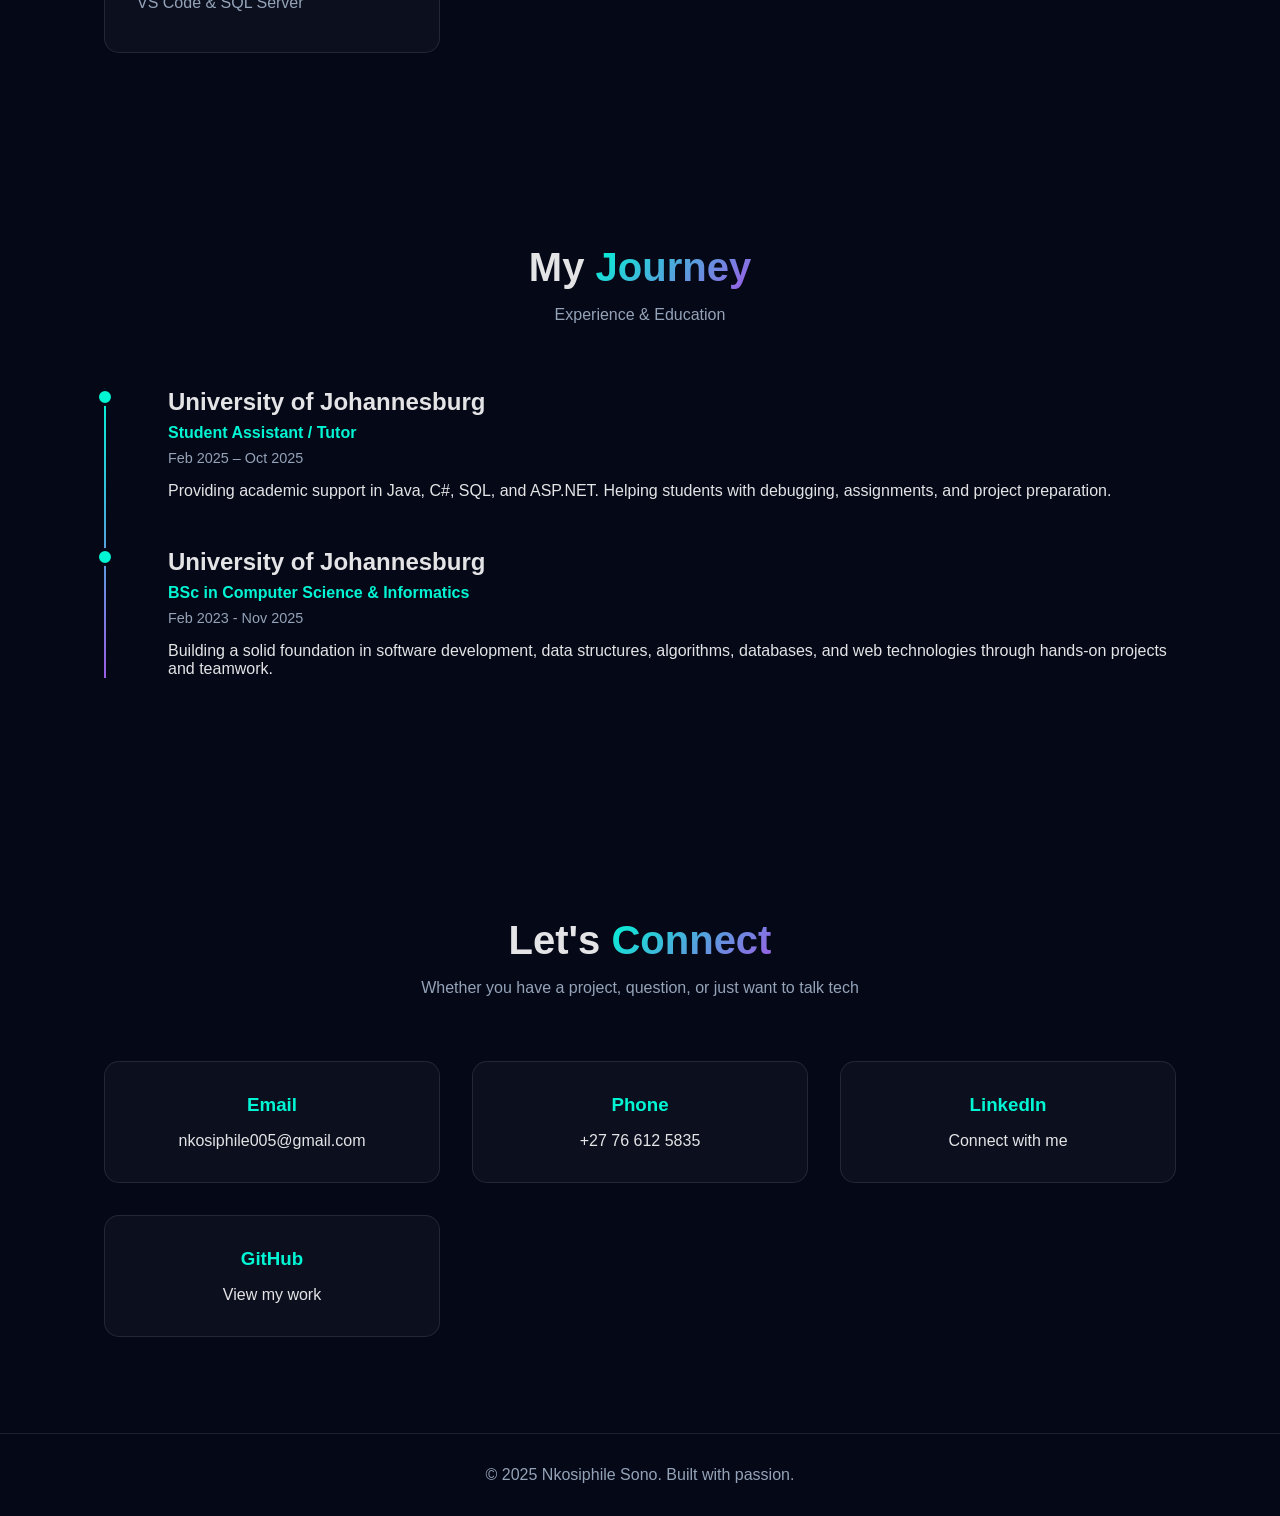
==== commit 422e91ac: "Fix HTML formatting and structure" ====
--- a/index.html
+++ b/index.html
@@ -44,7 +44,7 @@
                 </p>
                 <div class="cta-buttons">
                     <a href="#contact" class="btn btn-primary">Get In Touch</a>
-                    <a href="assets/CV_OF_NKOSIPHILE_SONO.pdf" download class="btn btn-secondary">Download CV</a>
+                    <a href="assets/Nkosiphile_Sono_CV_Updated.pdf" download class="btn btn-secondary">Download CV</a>
                 </div>
             </div>
             <div class="hero-image">
@@ -105,7 +105,7 @@
             <div class="timeline-item">
                 <h3>University of Johannesburg</h3>
                 <div class="role">Student Assistant / Tutor</div>
-                <div class="date">Feb 2025 – Present</div>
+                <div class="date">Feb 2025 – Oct 2025</div>
                 <p>
                     Providing academic support in Java, C#, SQL, and ASP.NET. Helping
                     students with debugging, assignments, and project preparation.
@@ -158,4 +158,6 @@
     </footer>
 </body>
 
-</html>+
+</html>
+
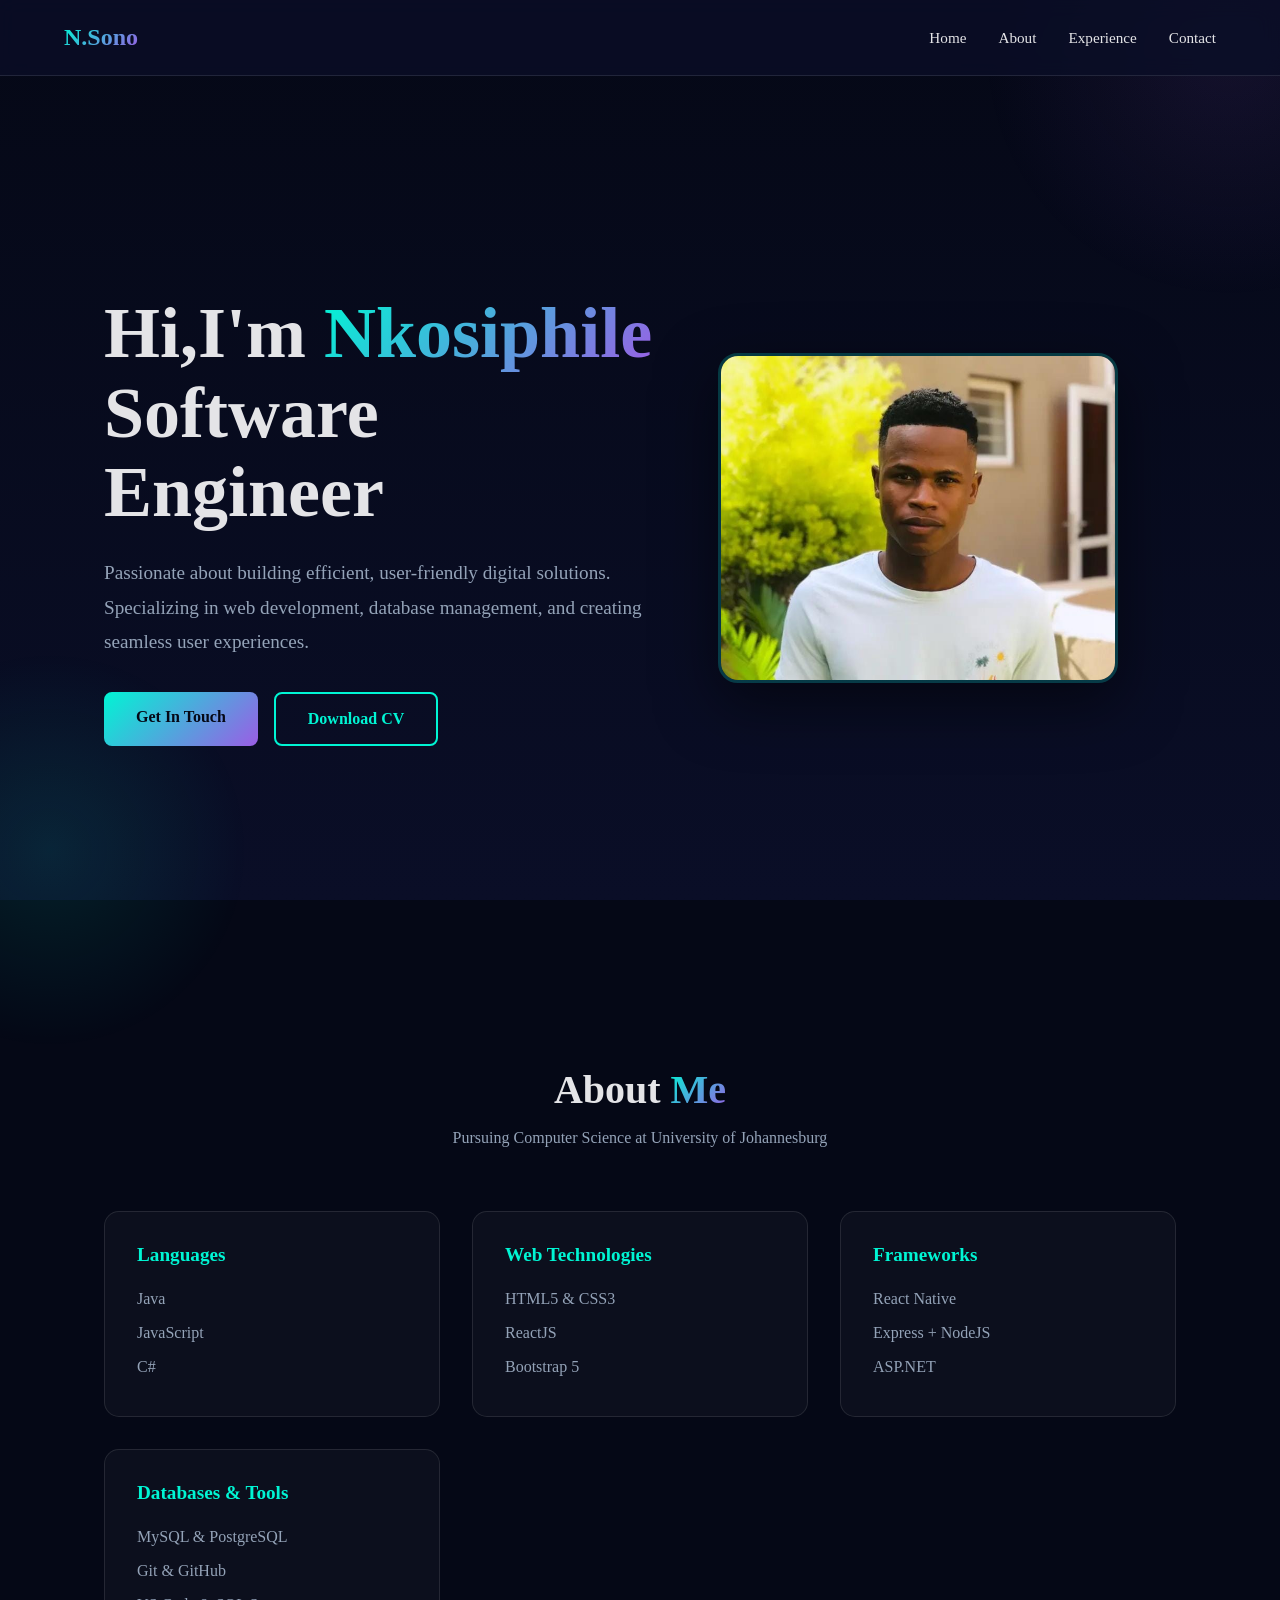
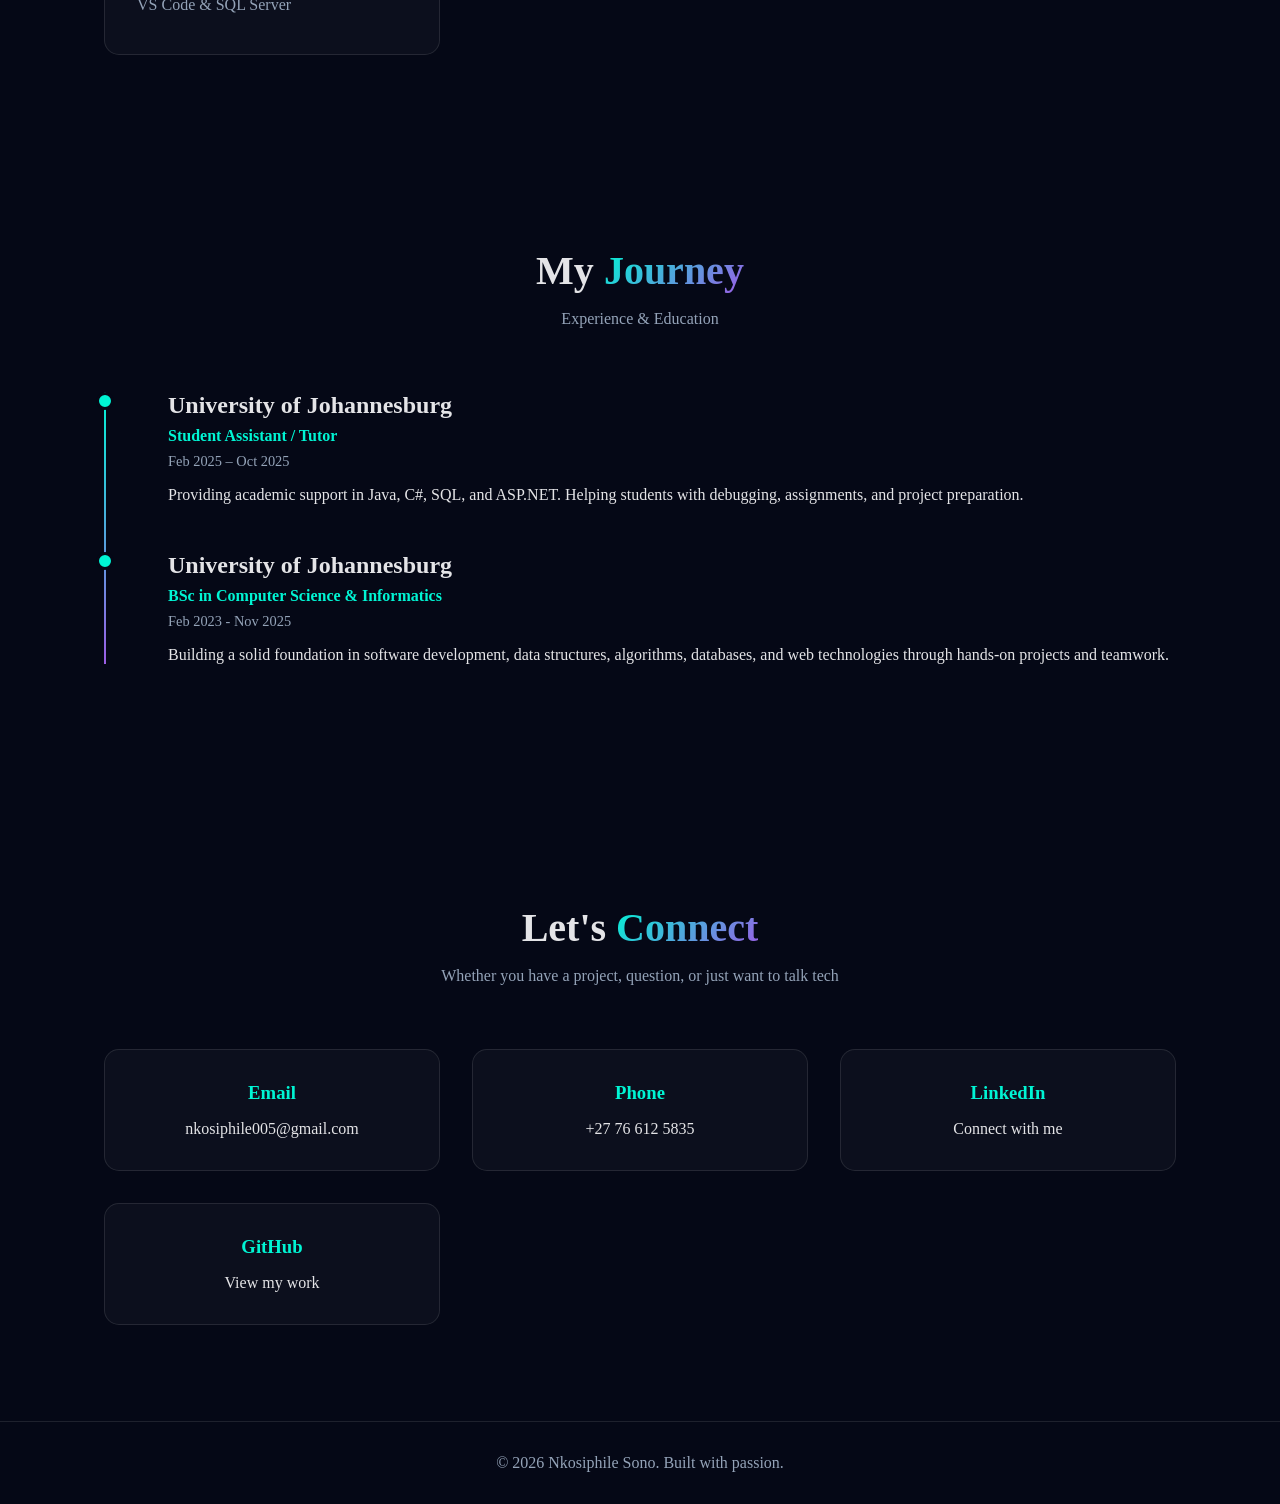
==== commit 72646da9: "Updated portfolio" ====
--- a/index.html
+++ b/index.html
@@ -34,7 +34,7 @@
         <div class="hero-content">
             <div class="hero-text">
                 <h1>
-                    Hi, I'm <span class="gradient-text">Nkosiphile</span><br />
+                    Hi,I'm <span class="gradient-text">Nkosiphile</span><br />
                     Software Engineer
                 </h1>
                 <p>
@@ -154,10 +154,12 @@
     </section>
 
     <footer>
-        <p>© 2025 Nkosiphile Sono. Built with passion.</p>
+        <p>© <span id="year"></span> Nkosiphile Sono. Built with passion.</p>
     </footer>
 </body>
 
+<script>
+    document.getElementById('year').textContent = new Date().getFullYear();
+</script>
 
-</html>
-
+</html>
--- a/css/styles.css
+++ b/css/styles.css
@@ -14,7 +14,7 @@
 }
 
 body {
-    font-family: "Segoe UI", Tahoma, Geneva, Verdana, sans-serif;
+    font-family: McLaren,cursive;
     background: var(--darker);
     color: var(--text);
     overflow-x: hidden;
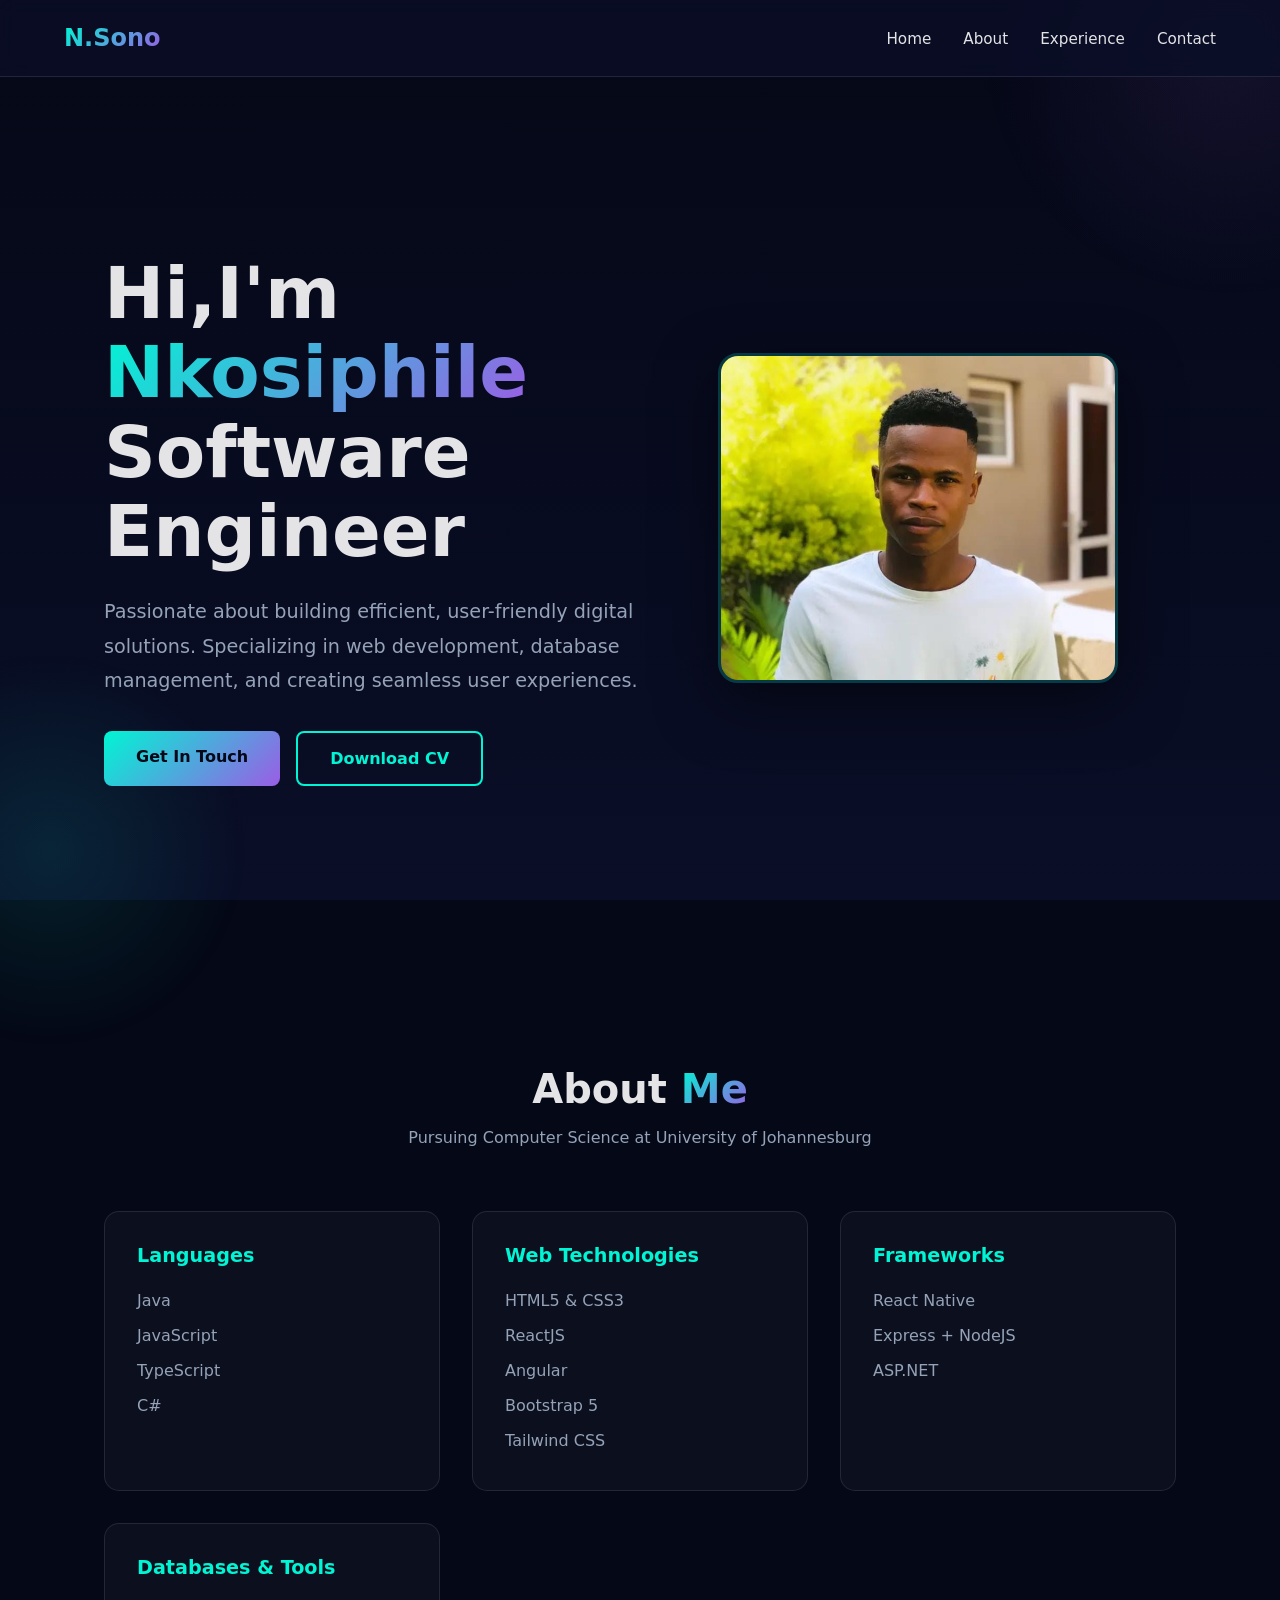
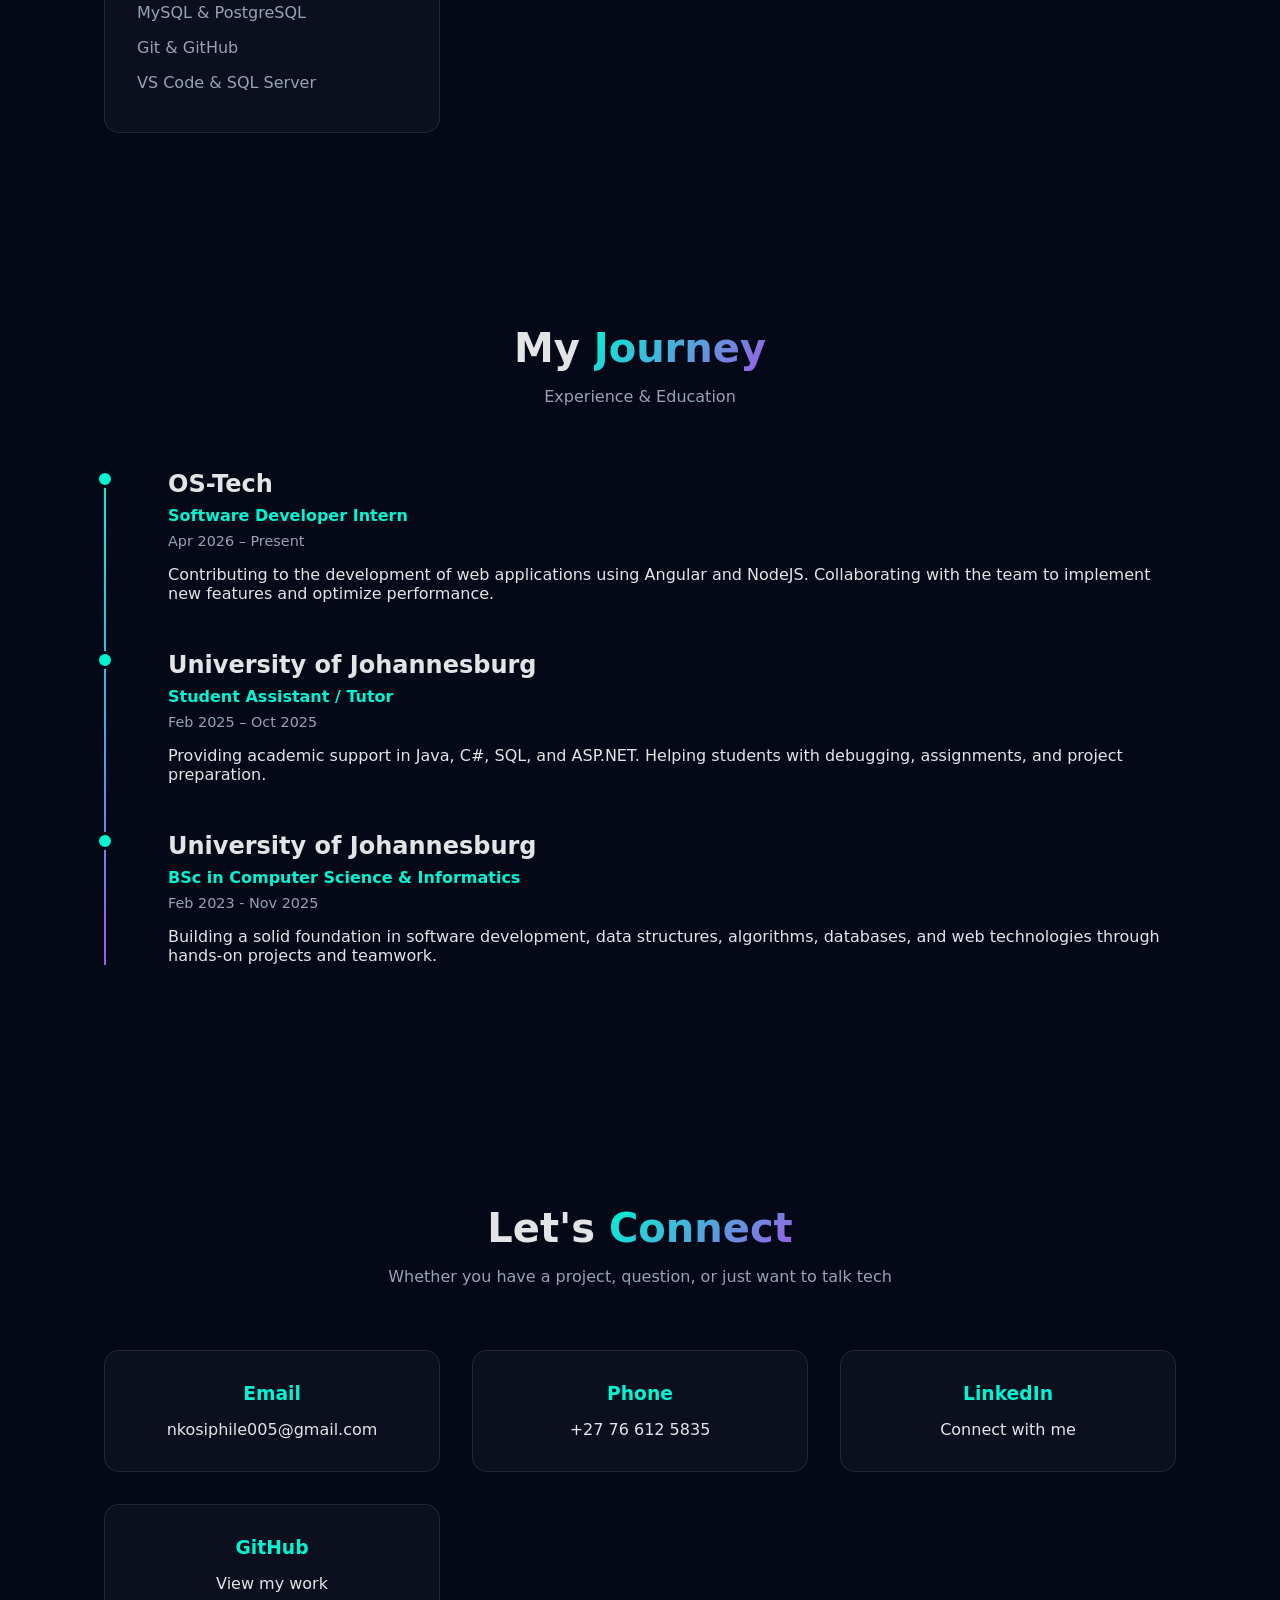
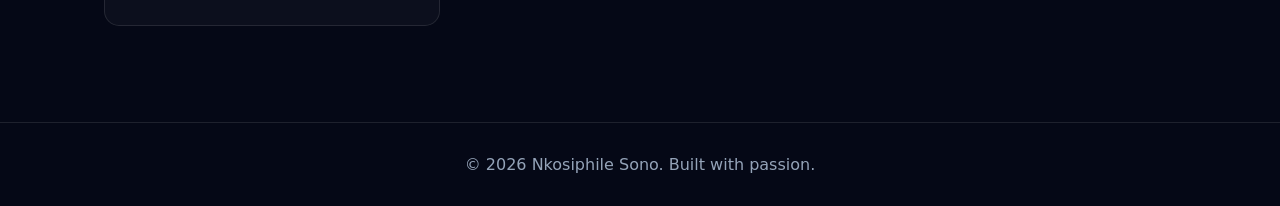
==== commit b6ea5325: "updated index.html" ====
--- a/index.html
+++ b/index.html
@@ -65,6 +65,7 @@
                 <ul>
                     <li>Java</li>
                     <li>JavaScript</li>
+                    <li>TypeScript</li>
                     <li>C#</li>
                 </ul>
             </div>
@@ -73,7 +74,9 @@
                 <ul>
                     <li>HTML5 & CSS3</li>
                     <li>ReactJS</li>
+                    <li>Angular</li>
                     <li>Bootstrap 5</li>
+                    <li>Tailwind CSS</li>
                 </ul>
             </div>
             <div class="skill-card">
@@ -102,6 +105,16 @@
         <p class="section-subtitle">Experience & Education</p>
 
         <div class="timeline">
+            <div class="timeline-item">
+                <h3>OS-Tech</h3>
+                <div class="role">Software Developer Intern</div>
+                <div class="date">Apr 2026 – Present</div>
+                <p>
+                    Contributing to the development of web applications using Angular and
+                    NodeJS. Collaborating with the team to implement new features and
+                    optimize performance.
+                </p>
+            </div>
             <div class="timeline-item">
                 <h3>University of Johannesburg</h3>
                 <div class="role">Student Assistant / Tutor</div>
--- a/css/styles.css
+++ b/css/styles.css
@@ -14,7 +14,7 @@
 }
 
 body {
-    font-family: McLaren,cursive;
+    font-family: "Segoe UI",Tahoma,sans;
     background: var(--darker);
     color: var(--text);
     overflow-x: hidden;
@@ -378,4 +378,4 @@
         max-width: 300px;
         margin: 0 auto;
     }
-}+}
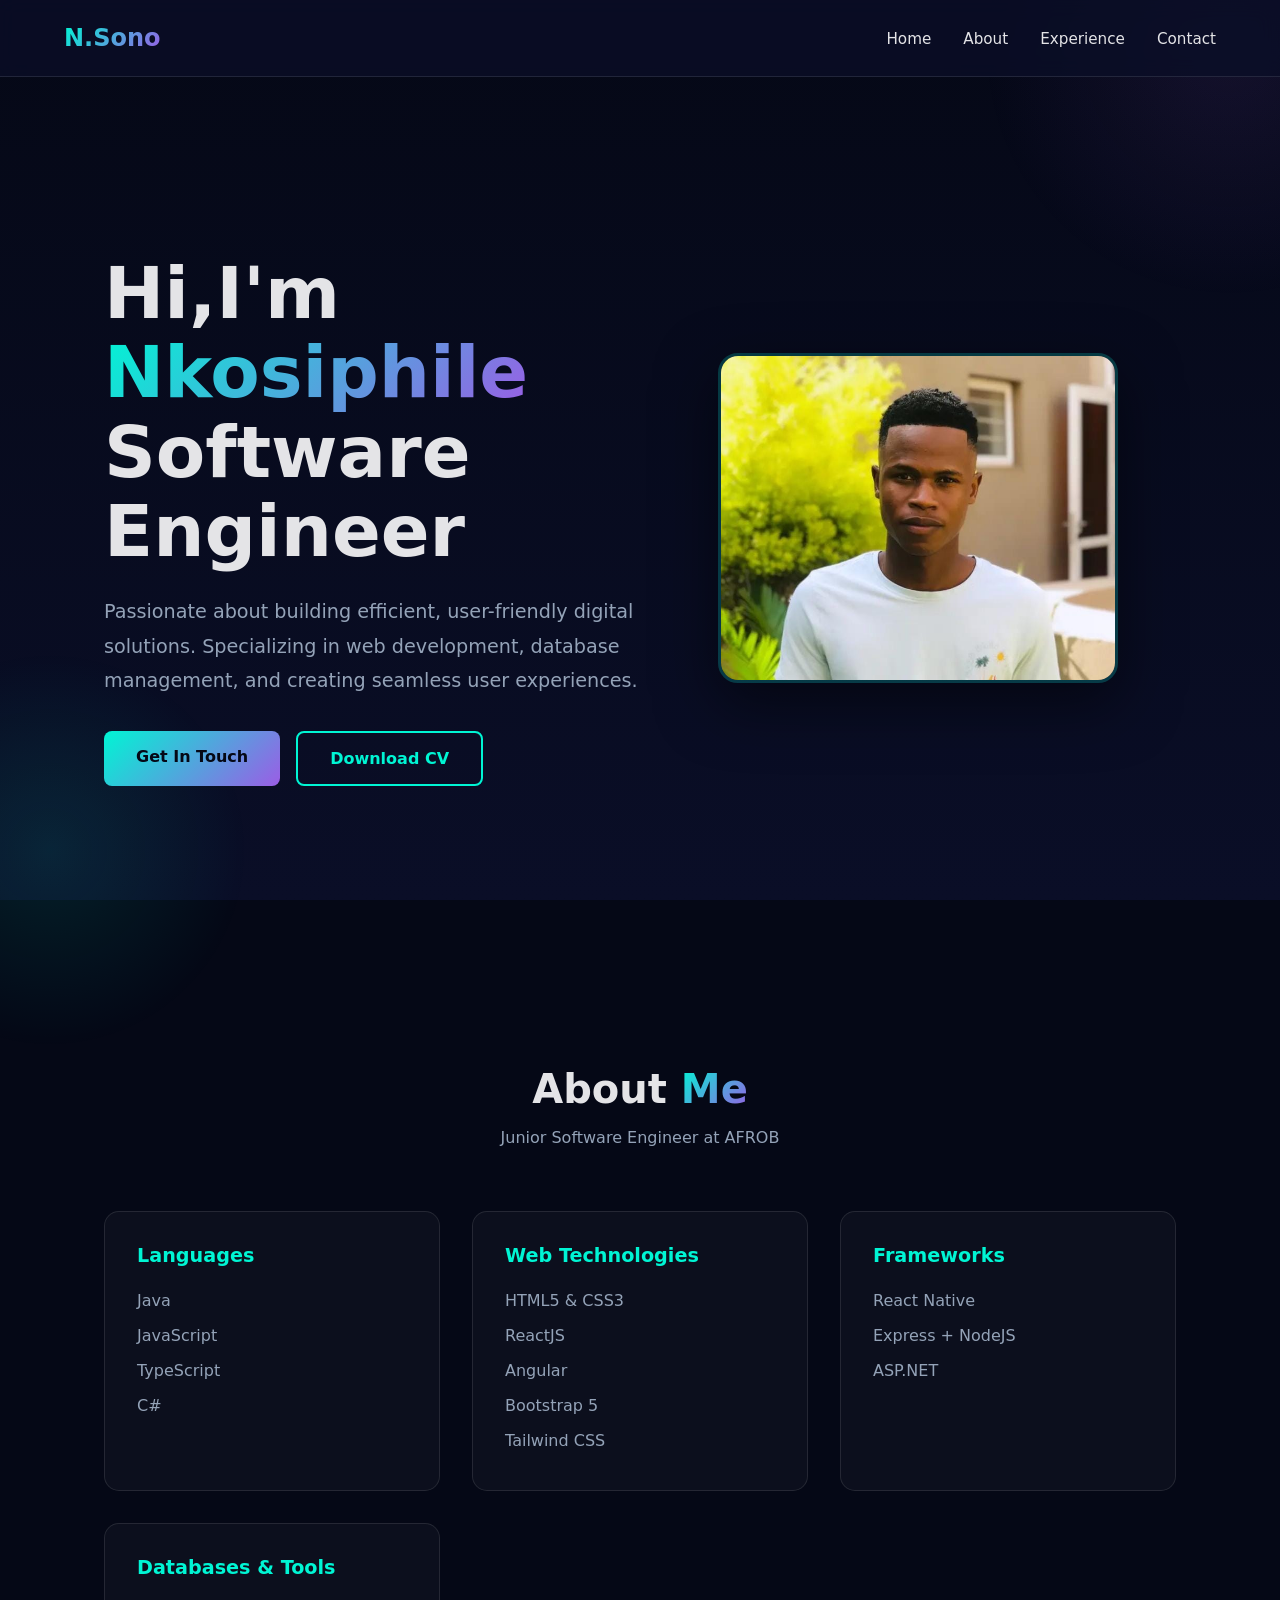
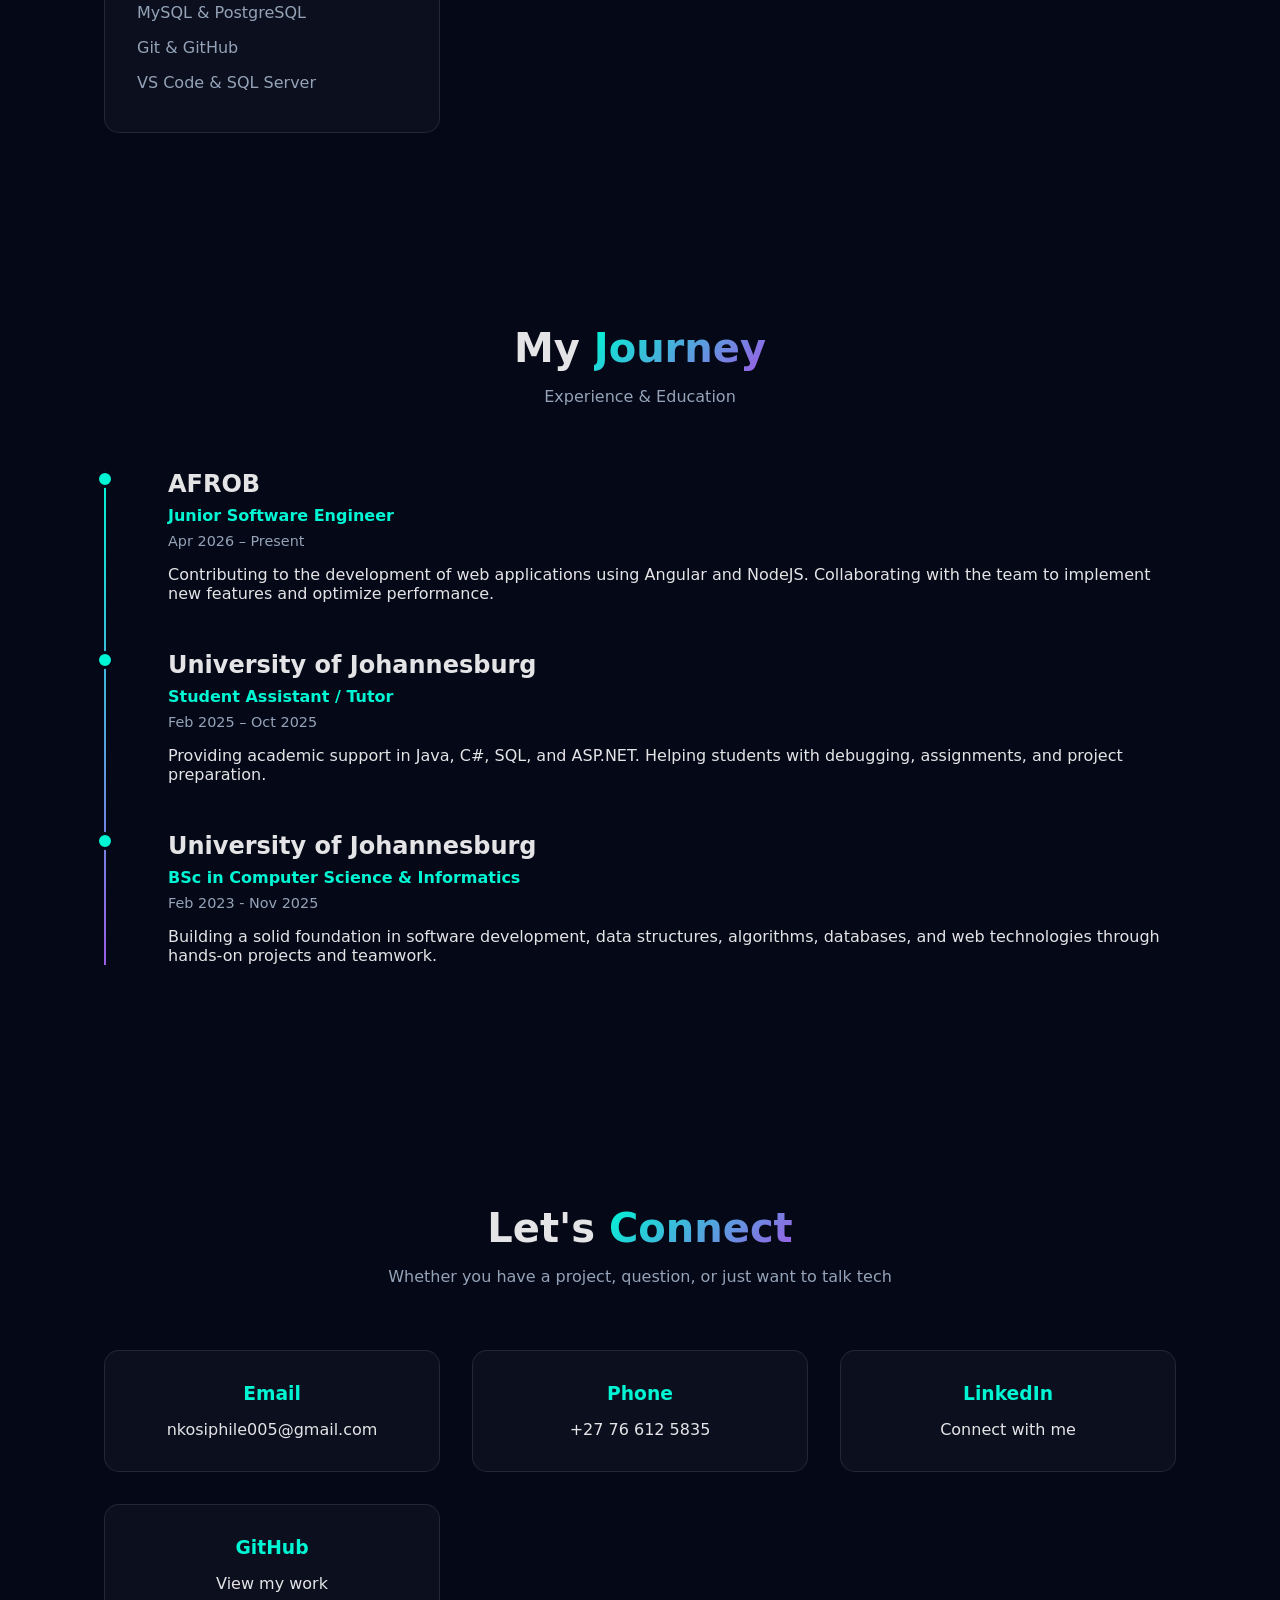
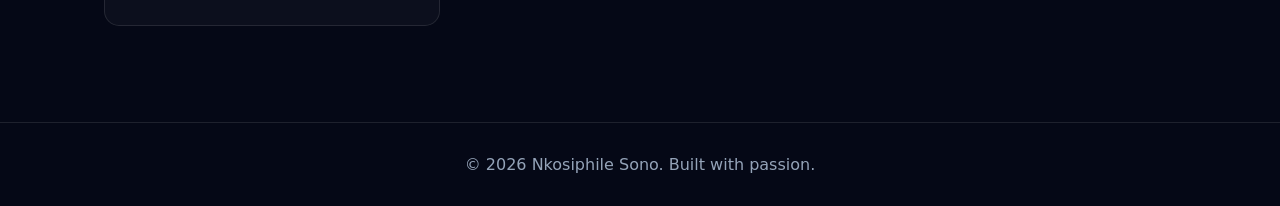
==== commit 8665d5c5: "Update job title and company in about section Updated job title from 'Software Developer Intern' to " ====
--- a/index.html
+++ b/index.html
@@ -56,7 +56,7 @@
     <section id="about">
         <h2 class="section-title">About <span class="gradient-text">Me</span></h2>
         <p class="section-subtitle">
-            Pursuing Computer Science at University of Johannesburg
+             Junior Software Engineer at AFROB
         </p>
 
         <div class="skills-grid">
@@ -106,8 +106,8 @@
 
         <div class="timeline">
             <div class="timeline-item">
-                <h3>OS-Tech</h3>
-                <div class="role">Software Developer Intern</div>
+                <h3>AFROB</h3>
+                <div class="role">Junior Software Engineer</div>
                 <div class="date">Apr 2026 – Present</div>
                 <p>
                     Contributing to the development of web applications using Angular and
@@ -175,4 +175,4 @@
     document.getElementById('year').textContent = new Date().getFullYear();
 </script>
 
-</html>+</html>
